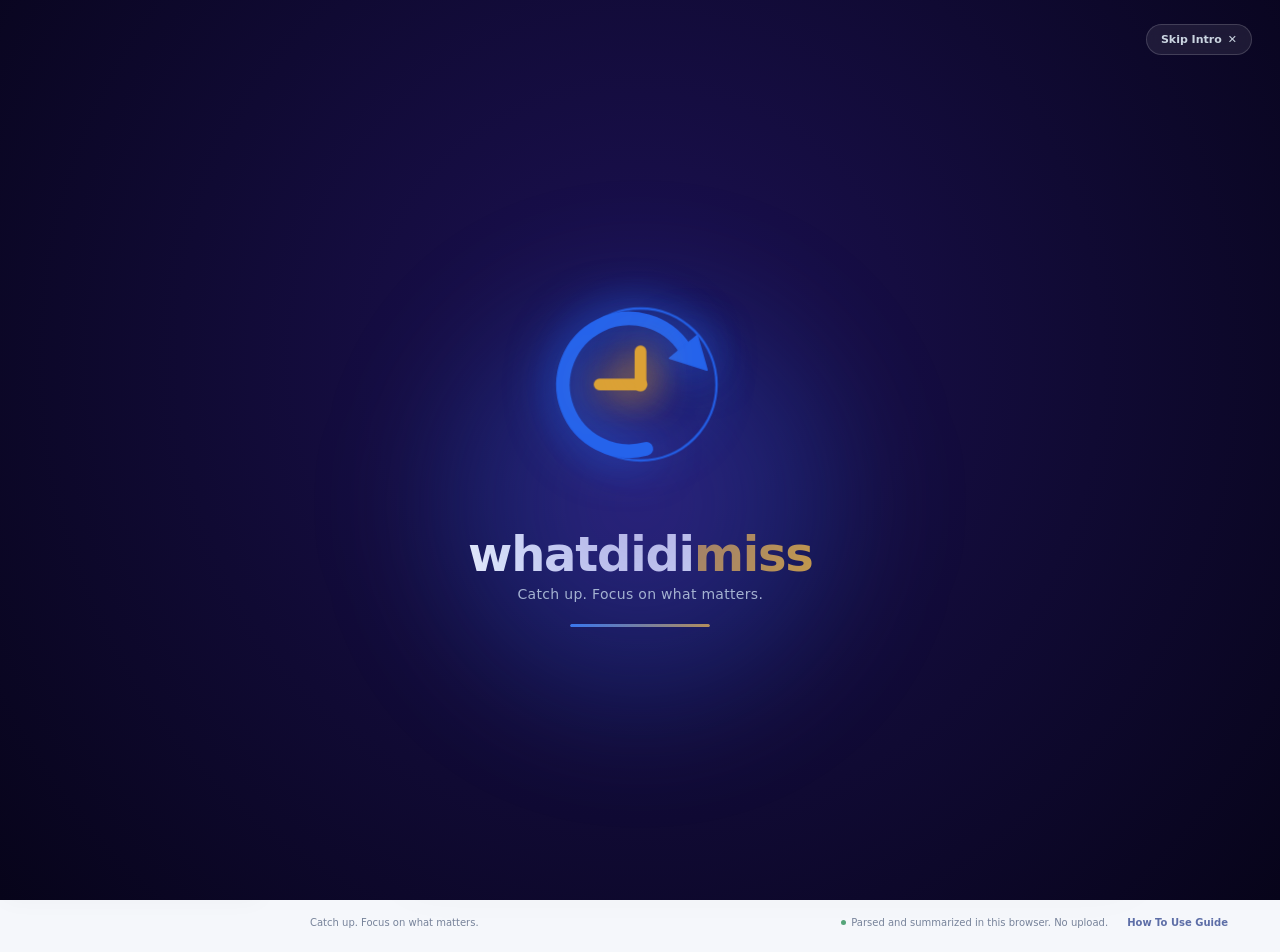
==== index.html @ ac09c5eb "Update app logo to new brand design and add motion-driven hero page" ====
<!doctype html>
<html lang="en">
  <head>
    <meta charset="UTF-8">
    <meta name="viewport" content="width=device-width, initial-scale=1">
    <meta name="theme-color" content="#f7f8f5">
    <meta name="description" content="A private, local-first way to catch up on the conversations that matter.">
    <meta property="og:title" content="What Did I Miss?">
    <meta property="og:description" content="Catch up. Focus on what matters.">
    <title>What Did I Miss? — Conversation Catch-up</title>
    <link rel="icon" type="image/svg+xml" href="public/assets/what-did-i-miss-icon.svg">
    <link rel="stylesheet" href="styles.css">
    <script src="message-parser.js" defer></script>
    <script src="universal-import.js" defer></script>
    <script src="message-analyzer.js" defer></script>
    <script src="app.js" defer></script>
  </head>
  <body>
    <!-- Motion-Driven Hero Page: appears for 3-4s with clock color transition (white to blue) & hands (white to golden) -->
    <div id="motion-hero-page" class="motion-hero-page" role="region" aria-label="What Did I Miss motion hero intro">
      <button id="skip-hero-btn" class="skip-hero-btn" type="button" aria-label="Skip motion intro">
        Skip Intro <span aria-hidden="true">✕</span>
      </button>

      <div class="hero-motion-content">
        <!-- Ambient glowing aura -->
        <div class="hero-motion-glow" aria-hidden="true"></div>

        <!-- Clock Graphic Frame -->
        <div class="hero-bubble-frame">
          <svg class="hero-motion-clock-svg" viewBox="0 0 200 200" fill="none" xmlns="http://www.w3.org/2000/svg" role="img" aria-label="Rewind Clock transition animation">
            <!-- 1. Outer boundary (visible boundary initially white -> turning blue) -->
            <circle class="hero-clock-outer-boundary" cx="100" cy="100" r="78"/>

            <!-- 2. Circular track body with rewind arrow (initially white -> turning blue) -->
            <g class="hero-clock-body">
              <!-- Rewind circular arc -->
              <path class="hero-clock-track" d="M 106 166 A 68 68 0 1 1 146 64"/>
              <!-- Arrow head -->
              <path class="hero-clock-arrow" d="M 130 73 L 158 50 L 168 85 Z"/>
            </g>

            <!-- 3. Clock Hands: Initially white -> turning golden color -->
            <g class="hero-clock-hands">
              <!-- Pivot dot -->
              <circle class="hero-clock-pivot" cx="100" cy="100" r="7"/>
              <!-- Hour Hand -->
              <line class="hero-hand hero-hour-hand" x1="100" y1="100" x2="100" y2="58"/>
              <!-- Minute Hand -->
              <line class="hero-hand hero-minute-hand" x1="100" y1="100" x2="134" y2="100"/>
            </g>
          </svg>
        </div>

        <!-- Animated Brand Wordmark: "whatdidi" (blue/white) + "miss" (golden) -->
        <div class="hero-motion-brand">
          <h1 class="hero-motion-title">
            <span class="hero-title-part1">whatdidi</span><span class="hero-title-part2">miss</span>
          </h1>
          <p class="hero-motion-tagline">Catch up. Focus on what matters.</p>
          <div class="hero-motion-progress" aria-hidden="true">
            <div class="hero-progress-bar"></div>
          </div>
        </div>
      </div>
    </div>

    <div class="app-shell">
      <aside class="sidebar">
        <a class="brand" href="#" aria-label="What Did I Miss? home">
          <img class="brand-symbol" src="public/assets/what-did-i-miss-mark.svg" alt="What Did I Miss?">
          <span class="brand-wordmark">whatdidi<span class="brand-wordmark-gold">miss</span></span>
        </a>

        <div class="workspace-switcher">
          <span class="workspace-avatar" aria-hidden="true"><svg viewBox="0 0 24 24"><path d="M4.5 5.75A2.75 2.75 0 0 1 7.25 3h9.5a2.75 2.75 0 0 1 2.75 2.75v7.5A2.75 2.75 0 0 1 16.75 16h-5.2l-4.8 4v-4.1a2.75 2.75 0 0 1-2.25-2.65z"/><path d="m9 9.8 2.1 2.1 4.2-4.5"/></svg></span>
          <span class="workspace-copy"><strong>Catch up</strong><small>Your conversation workspace</small></span>
        </div>

        <p class="nav-label">YOUR WORKSPACE</p>
        <nav class="primary-nav" aria-label="Main navigation">
          <button class="nav-item active" data-filter="all"><span class="nav-icon" aria-hidden="true">⌂</span> Catch Up <span class="nav-count" id="all-count">0</span></button>
          <button class="nav-item" data-filter="unread"><span class="nav-icon" aria-hidden="true">◷</span> Unread <span class="nav-count" id="unread-count">0</span></button>
          <button class="nav-item" data-filter="mentions"><span class="nav-icon" aria-hidden="true">@</span> Mentions</button>
          <button class="nav-item" data-filter="actions"><span class="nav-icon" aria-hidden="true">✓</span> Action items</button>
        </nav>

        <div class="sidebar-divider"></div>
        <p class="nav-label">GUIDES &amp; HELP</p>
        <nav class="help-nav" aria-label="Help navigation">
          <a class="space-link" href="how-to-use.html"><span class="nav-icon" aria-hidden="true">📖</span> How To Use Guide</a>
        </nav>

        <div class="sidebar-divider"></div>
        <div class="section-heading"><p class="nav-label">CONVERSATIONS</p><button class="icon-button small" id="add-action-button" aria-label="Import or paste conversations">＋</button></div>

        <div class="sidebar-bottom">
          <div class="privacy-card">
            <span class="privacy-lock" aria-hidden="true">◇</span>
            <div><strong>Private by design</strong><p>Messages are parsed and summarized in this browser. Nothing is uploaded.</p></div>
            <span class="privacy-status" aria-label="Local processing enabled"></span>
          </div>
        </div>
      </aside>

      <main class="main-content">
        <header class="topbar">
          <div class="topbar-leading"><img class="topbar-logo" src="public/assets/what-did-i-miss-mark.svg" alt=""><div class="breadcrumb"><span>Workspace</span><span class="breadcrumb-slash">/</span><strong>All conversations</strong></div></div>
          <div class="topbar-actions">
            <button class="topbar-replay-btn replay-motion-btn" type="button" title="Replay Motion Intro" aria-label="Replay Motion Intro"><span aria-hidden="true">⟲</span> Motion</button>
            <a href="how-to-use.html" class="topbar-guide-link" title="Open How To Use Guide"><span aria-hidden="true">📖</span> How To Use</a>
            <span class="local-indicator"><span></span> 100% local</span>
            <button class="icon-button clear-button" id="clear-data-button" type="button" title="Clear imported conversations" aria-label="Clear imported conversations" hidden>⌫</button>
            <a href="how-to-use.html" class="icon-button" id="help-button" title="How To Use &amp; Help Guide" aria-label="How To Use &amp; Help Guide">?</a>
          </div>
        </header>

        <section class="welcome-section">
          <div class="welcome-copy">
            <div class="eyebrow">YOUR DAILY CATCH-UP</div>
            <h1>Catch up.<br><span>Focus on what matters.</span></h1>
            <p>Your conversations, thoughtfully distilled.</p>
          </div>
          <div class="welcome-art" aria-hidden="true">
            <span class="art-orbit orbit-one"></span><span class="art-orbit orbit-two"></span>
            <span class="art-sun"><span>✳</span></span>
            <span class="art-note note-one"><i></i><i></i><i></i></span>
            <span class="art-note note-two"><i></i><i></i></span>
          </div>
        </section>

        <section class="first-launch" id="first-launch">
          <img class="welcome-logo" src="public/assets/what-did-i-miss-logo.svg" alt="What Did I Miss?">
          <div class="heading-kicker">YOUR PERSONAL CONVERSATION BRIEFING</div>
          <h2>What Did I Miss?</h2>
          <p>Your conversations move fast. Catch up on what matters without reading every message.</p>
          <div class="welcome-capabilities" aria-label="Findings you can discover">
            <span><i aria-hidden="true">✦</i> Important updates</span>
            <span><i aria-hidden="true">✓</i> Decisions & announcements</span>
            <span><i aria-hidden="true">↗</i> Tasks & deadlines</span>
            <span><i aria-hidden="true">?</i> Questions that need answers</span>
          </div>
          <span class="welcome-privacy">Private by design · Your messages are processed in this browser and are not uploaded.</span>
          <div class="welcome-actions">
            <button class="primary-button" id="welcome-import-button" type="button"><span class="button-icon" aria-hidden="true">↑</span> Import Conversations</button>
            <button class="secondary-button" id="welcome-paste-button" type="button"><span class="button-icon" aria-hidden="true">⌘</span> Paste Messages</button>
          </div>
          <div style="margin-top:14px;">
            <a href="how-to-use.html" class="welcome-guide-link"><span aria-hidden="true">📖</span> Need help exporting or using the app? View the How To Use Guide →</a>
          </div>
        </section>
        <section class="summary-strip" id="summary-strip" aria-label="Catch-up overview">
          <div class="summary-intro"><span class="summary-icon">✦</span><div><strong>Your catch-up, at a glance</strong><span id="overview-caption">Your imported conversations, summarized locally.</span></div></div>
          <div class="summary-stat"><strong id="overview-unread">0</strong><span>conversations<br>to catch up on</span></div>
          <div class="summary-stat"><strong id="overview-actions">0</strong><span>action items<br>identified</span></div>
          <div class="summary-stat"><strong id="overview-mentions">0</strong><span>direct<br>mentions</span></div>
          <span class="summary-decoration" aria-hidden="true">✳</span>
        </section>

        <section class="inbox-section" id="inbox-section">
          <div class="inbox-heading">
            <div><div class="heading-kicker">YOUR INBOX</div><h2>Conversations <span id="thread-count">00</span></h2></div>
            <button class="import-button" id="import-button"><span aria-hidden="true">＋</span> Import Conversations</button>
          </div>
          <div class="inbox-toolbar">
            <div class="filter-tabs" role="tablist" aria-label="Filter conversations">
              <button class="filter-tab active" data-filter="all">All <span id="tab-all-count">0</span></button>
              <button class="filter-tab" data-filter="unread">Unread</button>
              <button class="filter-tab" data-filter="mentions">Mentions</button>
              <button class="filter-tab" data-filter="actions">With actions</button>
            </div>
            <div class="advanced-filters">
              <label for="sender-filter">Sender</label><select id="sender-filter"><option value="">All senders</option></select>
              <label for="priority-filter">Priority</label><select id="priority-filter"><option value="all">All priority</option><option value="high">High</option><option value="medium">Medium</option><option value="low">Low</option></select>
            </div>
            <label class="search-box"><span aria-hidden="true">⌕</span><input id="search-input" type="search" placeholder="Search conversations" aria-label="Search conversations"><kbd>⌘ K</kbd></label>
          </div>

          <div class="conversation-layout">
            <div class="thread-list" id="thread-list" aria-label="Conversations"></div>
            <article class="detail-panel" id="detail-panel" aria-live="polite"></article>
          </div>
        </section>
        <footer class="page-footer"><span>Catch up. Focus on what matters.</span><span><i></i> Parsed and summarized in this browser. No upload. <a href="how-to-use.html" class="footer-guide-link">How To Use Guide</a></span></footer>
      </main>
    </div>

    <dialog class="import-dialog" id="import-dialog">
      <form method="dialog" class="dialog-topline"><div><span class="dialog-kicker">PRIVATE, ON-DEVICE IMPORT</span><h2>Bring your conversations in.</h2><p>Choose a source for export tips, then paste messages or select files you exported. What Did I Miss? does not connect directly to messaging accounts.</p></div><button class="icon-button close-dialog" value="cancel" aria-label="Close">×</button></form>
      <label class="input-label" for="source-platform">Message source</label>
      <select id="source-platform" class="title-input">
        <option value="auto">Auto-detect export format</option><option value="whatsapp">WhatsApp</option><option value="telegram">Telegram</option><option value="instagram">Instagram</option><option value="facebook">Facebook Messenger</option><option value="discord">Discord</option><option value="other">Other chat export</option>
      </select>
      <p class="platform-instructions" id="platform-instructions" aria-live="polite">Choose WhatsApp, Telegram, Instagram, or Facebook Messenger. Export files must be downloaded or saved to this device first; this app does not connect to accounts. <a href="how-to-use.html#import-guide" class="guide-inline-link" target="_blank" rel="noopener">View step-by-step export instructions ↗</a></p>
      <div class="import-shortcuts"><button class="secondary-button" id="choose-files-button" type="button">Choose Export Files</button><button class="secondary-button" id="paste-messages-button" type="button">Paste Messages</button></div>
      <label class="input-label" for="conversation-title">Conversation or group name <span>(optional)</span></label>
      <input id="conversation-title" class="title-input" type="text" placeholder="e.g. Launch planning">
      <label class="input-label" for="conversation-input">1. Paste messages</label>
      <textarea id="conversation-input" placeholder="Paste copied chat messages here. Timestamped WhatsApp/Telegram exports and “Name: message” lines are recognized. Multiline messages are kept together."></textarea>
      <label class="input-label" for="mention-keywords">Your name or mention keywords <span>(optional, comma-separated)</span></label>
      <input id="mention-keywords" class="title-input" type="text" placeholder="Enter only what you want highlighted">
      <div class="sample-row"><button class="text-button" id="sample-button" type="button">Try fictional sample</button><span>Sample stays optional and is never preloaded.</span></div>
      <div class="file-import">
        <label class="input-label" for="conversation-files">2. Import chat export(s)</label>
        <div class="file-picker-row"><input id="conversation-files" type="file" accept=".txt,.json,.html,.htm,.zip,.csv,text/plain,application/json,text/html,application/zip,application/x-zip-compressed,text/csv" multiple aria-label="Choose exported chat files"><span>Works with saved WhatsApp, Telegram, Instagram, and Facebook Messenger exports: .txt, .json, .html, .csv, or ZIP. On mobile, save the export to Files/Downloads first.</span></div>
        <div class="file-queue" id="file-queue" aria-live="polite"></div>
      </div>
      <div class="dialog-footer"><span><span class="tiny-lock">⌑</span> Parsed and summarized in this browser. Files are never uploaded.</span><button class="primary-button" id="analyze-button" type="button">Summarize Messages <span>→</span></button></div>
      <p class="form-error" id="form-error" role="alert"></p>
    </dialog>
    <div class="toast" id="toast" role="status" aria-live="polite"></div>
  </body>
</html>
---- styles.css ----
:root {
  color-scheme: light;
  --ink: #1e2927;
  --muted: #7b8580;
  --soft-muted: #a2aaa4;
  --green: #315c4c;
  --green-dark: #254b3c;
  --green-pale: #eaf1eb;
  --paper: #fbfcf9;
  --line: #e9ece6;
  --amber: #ae7128;
  --amber-pale: #faf2e5;
  --rose: #c06e61;
  --font-body: "DM Sans", "Segoe UI", sans-serif;
  --font-display: "Manrope", "Segoe UI", sans-serif;
}

* { box-sizing: border-box; }
body { margin: 0; background: var(--paper); color: var(--ink); font-family: var(--font-body); font-size: 13px; -webkit-font-smoothing: antialiased; }
button, input, textarea { font: inherit; }
button { color: inherit; }
button:focus-visible, input:focus-visible, textarea:focus-visible { outline: 3px solid #a5c4a8; outline-offset: 2px; }
.app-shell { min-height: 100vh; }
.sidebar { position: fixed; z-index: 3; inset: 0 auto 0 0; width: 246px; padding: 28px 18px 16px; display: flex; flex-direction: column; background: #fff; border-right: 1px solid #edf0ea; }
.brand { display: inline-flex; align-items: center; gap: 10px; margin: 0 0 33px 8px; color: var(--ink); text-decoration: none; font: 800 15px var(--font-display); letter-spacing: -.5px; white-space: nowrap; }
.brand-mark { width: 25px; height: 25px; display: flex; align-items: center; justify-content: center; gap: 2px; border-radius: 8px; background: var(--green); transform: rotate(-5deg); }
.brand-mark span { width: 3px; border-radius: 4px; background: #dce9d8; }
.brand-mark span:nth-child(1) { height: 8px; }.brand-mark span:nth-child(2) { height: 13px; }.brand-mark span:nth-child(3) { height: 10px; }
.workspace-switcher { display: flex; align-items: center; gap: 9px; padding: 10px 9px; border: 1px solid #edf0eb; border-radius: 9px; }
.workspace-avatar,.profile-avatar,.avatar-button { display: grid; place-items: center; flex: none; border-radius: 8px; background: #e9eee7; color: #4e715a; font-weight: 700; }
.workspace-avatar { width: 30px; height: 30px; font: 700 12px var(--font-display); }
.workspace-copy,.profile-button > span:nth-child(2) { display: grid; gap: 2px; min-width: 0; }
.workspace-copy strong,.profile-button strong { font-size: 11px; font-weight: 600; }.workspace-copy small,.profile-button small { color: var(--muted); font-size: 10px; }
.chevron { margin-left: auto; color: #909992; font-size: 15px; }
.nav-label { margin: 30px 0 10px 9px; color: #99a19a; font-size: 9px; font-weight: 700; letter-spacing: 1.25px; }
.primary-nav { display: grid; gap: 3px; }
.nav-item,.space-link { width: 100%; height: 37px; display: flex; align-items: center; gap: 10px; padding: 0 10px; color: #68736c; border: 0; border-radius: 7px; background: transparent; text-align: left; font-size: 11px; cursor: pointer; }
.nav-item:hover,.space-link:hover { background: #f6f8f4; color: var(--ink); }
.nav-item.active { color: var(--green-dark); background: #eef3ed; font-weight: 600; }
.nav-icon { width: 16px; font-size: 15px; text-align: center; }
.nav-count { min-width: 18px; margin-left: auto; padding: 2px 5px; color: #6b786e; border-radius: 10px; background: #edf0eb; text-align: center; font-size: 9px; }
.sidebar-divider { height: 1px; margin: 22px 2px 0; background: #eff1ed; }
.section-heading { display: flex; align-items: center; }.section-heading .nav-label { margin-top: 20px; margin-bottom: 10px; }
.icon-button { width: 31px; height: 31px; display: grid; place-items: center; padding: 0; color: #707b74; border: 1px solid #eaede8; border-radius: 8px; background: #fff; font-size: 15px; cursor: pointer; }
.icon-button:hover { color: var(--green); background: #f4f7f2; }.icon-button.small { width: 22px; height: 22px; margin: 16px 0 5px auto; border: 0; font-size: 15px; }
.space-link { height: 32px; gap: 9px; padding-left: 12px; font-size: 11px; }
.space-dot { width: 7px; height: 7px; border-radius: 50%; }.dot-purple { background: #a293bd; }.dot-coral { background: #d59380; }.dot-blue { background: #83a4b4; }
.sidebar-bottom { margin-top: auto; }
.privacy-card { display: flex; align-items: flex-start; gap: 9px; padding: 12px 10px; border: 1px solid #e8eee7; border-radius: 9px; background: #f8faf7; }
.privacy-lock { display: grid; place-items: center; width: 21px; height: 21px; flex: none; color: var(--green); border-radius: 6px; background: #e8f0e7; font-size: 15px; }
.privacy-card strong { font-size: 10px; font-weight: 600; }.privacy-card p { margin: 4px 0 0; color: #808b83; font-size: 9px; line-height: 1.5; }
.privacy-status { width: 6px; height: 6px; margin: 5px 0 0 auto; border-radius: 50%; background: #77a478; box-shadow: 0 0 0 3px #e9f1e7; }
.profile-button { width: 100%; display: flex; align-items: center; gap: 9px; margin-top: 12px; padding: 11px 4px 1px; border: 0; border-top: 1px solid #eff1ed; background: transparent; text-align: left; cursor: pointer; }
.profile-avatar { width: 30px; height: 30px; border-radius: 50%; font-size: 11px; }

.main-content { max-width: 1500px; min-height: 100vh; margin-left: 246px; padding: 0 50px; }
.topbar { height: 64px; display: flex; align-items: center; justify-content: space-between; border-bottom: 1px solid #eff1ed; }
.breadcrumb { display: flex; align-items: center; gap: 10px; color: #929a94; font-size: 10px; }.breadcrumb strong { color: #4c5750; font-weight: 500; }.breadcrumb-slash { color: #c3c9c2; }
.topbar-actions { display: flex; align-items: center; gap: 14px; }
.local-indicator { display: flex; align-items: center; gap: 6px; padding: 6px 9px; color: #59725c; border: 1px solid #e6ede4; border-radius: 30px; background: #f7faf6; font-size: 9px; font-weight: 600; }
.local-indicator > span { width: 6px; height: 6px; border-radius: 50%; background: #72a276; }
.avatar-button { width: 29px; height: 29px; border: 0; border-radius: 50%; font-size: 10px; cursor: pointer; }
.welcome-section { min-height: 200px; position: relative; display: flex; align-items: center; overflow: hidden; }
.welcome-copy { position: relative; z-index: 1; padding: 21px 0 24px; }
.eyebrow,.heading-kicker,.dialog-kicker { color: #718a73; font-size: 9px; font-weight: 700; letter-spacing: 1.4px; }
.sparkle { margin-right: 5px; font-size: 11px; }
h1,h2,p { margin-top: 0; }
h1 { margin: 12px 0 9px; font: 700 31px/1.2 var(--font-display); letter-spacing: -1.5px; }
h1 span { color: #779078; }
.welcome-copy > p { margin: 0; color: #858e87; font-size: 12px; }
.welcome-art { position: absolute; top: -49px; right: 28px; width: 285px; height: 270px; }
.art-orbit { position: absolute; left: 47px; top: 39px; width: 205px; height: 173px; border: 1px solid #e9eee5; border-radius: 50%; transform: rotate(-22deg); }
.orbit-two { left: 69px; top: 49px; width: 163px; height: 161px; transform: rotate(44deg); border-color: #eef1e9; }
.art-sun { position: absolute; top: 81px; left: 122px; width: 75px; height: 75px; display: grid; place-items: center; color: #e8f0e3; border-radius: 50%; background: #719076; box-shadow: 0 12px 32px #708f7625; }
.art-sun span { font-size: 26px; }
.art-note { position: absolute; z-index: 1; display: grid; gap: 5px; padding: 10px 12px; border: 1px solid #edf0e8; border-radius: 8px; background: #fff; box-shadow: 0 8px 20px #44533e0a; transform: rotate(-7deg); }
.art-note i { height: 3px; border-radius: 3px; background: #e6ebe3; }.art-note i:first-child { width: 39px; background: #b0c3aa; }.art-note i:nth-child(2) { width: 53px; }.art-note i:nth-child(3) { width: 30px; }
.note-one { top: 65px; left: 34px; }.note-two { top: 159px; right: 19px; transform: rotate(7deg); }.note-two i:first-child { width: 48px; background: #d8b17d; }.note-two i:nth-child(2) { width: 37px; }

.summary-strip { position: relative; display: flex; align-items: center; min-height: 78px; padding: 13px 23px; overflow: hidden; border: 1px solid #e8eee7; border-radius: 10px; background: linear-gradient(105deg,#f1f6ef 0%,#f8faf6 73%,#f0f5ee 100%); }
.summary-intro { display: flex; align-items: center; gap: 12px; min-width: 40%; }
.summary-icon { width: 32px; height: 32px; display: grid; place-items: center; color: #f8fbf5; border-radius: 9px; background: #69876d; font-size: 14px; }
.summary-intro > div { display: grid; gap: 4px; }.summary-intro strong { font-size: 11px; font-weight: 600; }.summary-intro span:not(.summary-icon) { color: #829087; font-size: 9px; }
.summary-stat { display: flex; align-items: center; gap: 8px; min-width: 20%; padding-left: 18px; border-left: 1px solid #e1e9df; }
.summary-stat strong { color: #355c48; font: 700 20px var(--font-display); letter-spacing: -.7px; }.summary-stat > span { color: #7e8a80; font-size: 9px; line-height: 1.45; }
.summary-decoration { position: absolute; top: -9px; right: 17px; color: #dce8d8; font-size: 37px; }

.inbox-section { margin-top: 31px; }
.inbox-heading { display: flex; align-items: flex-end; justify-content: space-between; }
.heading-kicker { margin-bottom: 7px; font-size: 8px; }.inbox-heading h2 { margin: 0; font: 700 20px var(--font-display); letter-spacing: -.7px; }
.inbox-heading h2 span { margin-left: 4px; color: #a0a8a0; font: 500 11px var(--font-body); letter-spacing: 0; vertical-align: 2px; }
.import-button { display: inline-flex; align-items: center; gap: 7px; padding: 9px 12px; color: #fff; border: 0; border-radius: 7px; background: var(--green); font-size: 10px; font-weight: 600; cursor: pointer; transition: background .15s,transform .15s; }
.import-button:hover,.primary-button:hover { background: var(--green-dark); transform: translateY(-1px); }.import-button span { font-size: 14px; line-height: 10px; }
.inbox-toolbar { display: flex; align-items: center; justify-content: space-between; margin-top: 21px; padding-bottom: 11px; border-bottom: 1px solid #eaede8; }
.filter-tabs { display: flex; gap: 19px; }.filter-tab { position: relative; padding: 0 0 3px; color: #8a938c; border: 0; background: transparent; font-size: 10px; cursor: pointer; }.filter-tab.active { color: #385a48; font-weight: 600; }.filter-tab.active::after { position: absolute; right: 0; bottom: -12px; left: 0; height: 2px; background: #68876b; content: ""; }.filter-tab span { margin-left: 3px; color: #a2aaa3; font-size: 9px; }
.search-box { display: flex; align-items: center; gap: 7px; width: 199px; height: 30px; padding: 0 8px; color: #a4aca5; border: 1px solid #e9ece7; border-radius: 6px; background: #fff; }.search-box > span { font-size: 18px; transform: rotate(-20deg); }.search-box input { width: 100%; min-width: 0; padding: 0; color: var(--ink); border: 0; outline: 0; background: transparent; font-size: 9px; }.search-box input::placeholder { color: #a6ada7; }.search-box kbd { flex: none; padding: 2px 4px; color: #9ca49d; border: 1px solid #edf0ec; border-radius: 3px; background: #fafbf9; font: 8px var(--font-body); }
.conversation-layout { display: grid; grid-template-columns: minmax(230px, .82fr) minmax(380px, 1.55fr); min-height: 359px; margin-top: 13px; border: 1px solid #e9ece7; border-radius: 9px; background: #fff; }
.thread-list { border-right: 1px solid #edf0eb; }.thread-card { position: relative; display: block; width: 100%; padding: 15px 14px 13px; border: 0; border-bottom: 1px solid #eef0ec; background: #fff; text-align: left; cursor: pointer; }.thread-card:first-child { border-radius: 9px 0 0 0; }.thread-card:hover { background: #fafbf9; }.thread-card.selected { background: #f4f7f2; }.thread-card.selected::before { position: absolute; inset: 0 auto 0 0; width: 2px; background: #739077; content: ""; }.thread-topline { display: flex; align-items: center; justify-content: space-between; margin-bottom: 9px; }.thread-space { display: inline-flex; align-items: center; gap: 6px; color: #879087; font-size: 8px; }.thread-space .space-dot { width: 6px; height: 6px; }.thread-age { color: #a0a7a0; font-size: 8px; }.thread-title-row { display: flex; align-items: center; gap: 6px; }.thread-title { overflow: hidden; color: #303b34; font: 600 11px var(--font-display); text-overflow: ellipsis; white-space: nowrap; }.unread-dot { width: 6px; height: 6px; flex: none; border-radius: 50%; background: #729277; }.thread-preview { margin: 6px 0 10px; color: #838d85; font-size: 9px; line-height: 1.55; display: -webkit-box; overflow: hidden; -webkit-line-clamp: 2; -webkit-box-orient: vertical; }.thread-tags { display: flex; flex-wrap: wrap; gap: 5px; }.tag { padding: 4px 6px; color: #627664; border-radius: 4px; background: #edf3eb; font-size: 8px; }.tag.deadline { color: #a66e2e; background: #faf2e6; }.tag.mention { color: #786798; background: #f1eef7; }.tag.urgent { color: #a45c50; background: #fbefec; }
.detail-panel { min-width: 0; padding: 19px 21px; }.detail-head { display: flex; align-items: flex-start; justify-content: space-between; gap: 12px; }.detail-channel { display: flex; align-items: center; gap: 6px; color: #819087; font-size: 9px; }.detail-channel .space-dot { width: 6px; height: 6px; }.detail-title { margin: 7px 0 0; font: 700 16px var(--font-display); letter-spacing: -.45px; }.detail-meta { margin-top: 5px; color: #a0a8a1; font-size: 9px; }.detail-actions { display: flex; gap: 6px; }.detail-action { height: 27px; padding: 0 8px; color: #718077; border: 1px solid #e9ede7; border-radius: 5px; background: #fff; font-size: 9px; cursor: pointer; }.detail-action:hover { color: var(--green); background: #f7f9f6; }
.detail-summary { margin-top: 17px; padding: 12px 13px; border: 1px solid #eaf0e7; border-radius: 7px; background: #f7faf5; }.detail-summary-label,.detail-section-title { display: flex; align-items: center; gap: 6px; margin-bottom: 7px; color: #6d856f; font-size: 8px; font-weight: 700; letter-spacing: .8px; text-transform: uppercase; }.detail-summary-label span { color: #7c9b78; }.detail-summary p { margin: 0; color: #56645a; font-size: 10px; line-height: 1.6; }
.detail-grid { display: grid; grid-template-columns: 1fr 1fr; gap: 17px; margin-top: 17px; }.detail-section-title { margin-bottom: 9px; color: #727d75; }.section-count { display: grid; place-items: center; width: 15px; height: 15px; color: #718275; border-radius: 50%; background: #eff3ee; font-size: 8px; letter-spacing: 0; }.insight-list { display: grid; gap: 9px; padding: 0; margin: 0; list-style: none; }.insight-list li { position: relative; padding-left: 12px; color: #657067; font-size: 9px; line-height: 1.5; }.insight-list li::before { position: absolute; top: 4px; left: 0; width: 5px; height: 5px; border-radius: 50%; background: #91a593; content: ""; }.insight-list.decisions li::before { background: #9a8ab6; }.insight-list.deadlines li::before { background: #d0a164; }.insight-list strong { color: #46544a; font-weight: 600; }.insight-list .mention-text { color: #796996; font-weight: 600; }
.attention-banner { display: flex; align-items: center; gap: 8px; margin-top: 15px; padding: 9px 10px; color: #8d6a38; border: 1px solid #f1e8d8; border-radius: 6px; background: #fcf8f0; font-size: 9px; }.attention-banner > span:first-child { font-size: 12px; }.attention-banner strong { color: #795b31; font-weight: 600; }
.empty-state { grid-column: 1/-1; display: grid; place-content: center; min-height: 330px; color: #89938b; text-align: center; }.empty-state strong { margin-bottom: 6px; color: #48574c; font: 600 14px var(--font-display); }.empty-state span { font-size: 10px; }
.page-footer { display: flex; justify-content: space-between; margin: 15px 0 20px; color: #9ba39c; font-size: 8px; }.page-footer span:last-child { display: flex; align-items: center; gap: 5px; }.page-footer i { width: 5px; height: 5px; border-radius: 50%; background: #80a27f; }

.import-dialog { width: min(540px, calc(100% - 32px)); padding: 25px; border: 1px solid #e7ece5; border-radius: 12px; box-shadow: 0 22px 80px #1c30202b; }.import-dialog::backdrop { background: #20302766; backdrop-filter: blur(3px); }.dialog-topline { display: flex; align-items: flex-start; justify-content: space-between; gap: 20px; }.dialog-kicker { font-size: 8px; }.dialog-topline h2 { margin: 9px 0 6px; font: 700 21px var(--font-display); letter-spacing: -.8px; }.dialog-topline p { max-width: 420px; margin: 0 0 18px; color: #7d8980; font-size: 10px; line-height: 1.65; }.close-dialog { flex: none; font-size: 20px; }.input-label { display: block; margin: 13px 0 6px; color: #536057; font-size: 10px; font-weight: 600; }.input-label span { color: #99a19a; font-weight: 400; }.title-input,.import-dialog textarea { width: 100%; padding: 10px 11px; color: var(--ink); border: 1px solid #e5eae3; border-radius: 6px; background: #fcfdfb; font-size: 10px; }.title-input::placeholder,.import-dialog textarea::placeholder { color: #a8b0a9; }.import-dialog textarea { min-height: 174px; resize: vertical; line-height: 1.65; }.dialog-footer { display: flex; align-items: center; justify-content: space-between; gap: 12px; margin-top: 13px; }.dialog-footer > span { display: flex; align-items: center; gap: 6px; color: #829086; font-size: 9px; }.tiny-lock { color: #618166; font-size: 14px; }.primary-button { display: inline-flex; align-items: center; gap: 8px; padding: 10px 13px; color: #fff; border: 0; border-radius: 6px; background: var(--green); font-size: 10px; font-weight: 600; cursor: pointer; transition: background .15s,transform .15s; }.form-error { min-height: 13px; margin: 8px 0 0; color: #b6554d; font-size: 9px; }
.toast { position: fixed; z-index: 10; right: 24px; bottom: 22px; padding: 11px 15px; color: #fff; border-radius: 7px; background: #2e4938; box-shadow: 0 8px 24px #2030272b; font-size: 10px; opacity: 0; pointer-events: none; transform: translateY(8px); transition: opacity .2s, transform .2s; }.toast.visible { opacity: 1; transform: translateY(0); }

@media (min-width: 1400px) { .main-content { padding-right: 70px; padding-left: 70px; }.conversation-layout { grid-template-columns: minmax(270px,.8fr) minmax(480px,1.5fr); } }
@media (max-width: 1100px) { .main-content { padding-right: 30px; padding-left: 30px; }.welcome-art { right: -15px; opacity: .8; }.summary-intro { min-width: 35%; }.summary-stat { min-width: 21%; padding-left: 12px; }.conversation-layout { grid-template-columns: minmax(215px,.76fr) minmax(340px,1.5fr); }.detail-panel { padding-right: 15px; padding-left: 15px; }.detail-grid { gap: 12px; } }
@media (max-width: 800px) { .sidebar { width: 66px; align-items: center; padding: 20px 8px 12px; }.brand { margin: 0 0 29px; }.brand > span:last-child,.workspace-switcher,.nav-label,.nav-item:not(.active),.nav-count,.sidebar-divider,.section-heading,.space-link,.privacy-card,.profile-button > span:not(.profile-avatar) { display: none; }.primary-nav { width: 100%; }.nav-item { justify-content: center; padding: 0; font-size: 0; }.nav-icon { font-size: 17px; }.sidebar-bottom { width: 100%; }.profile-button { justify-content: center; padding-top: 11px; }.main-content { margin-left: 66px; padding: 0 23px; }.welcome-art { right: -70px; opacity: .45; }.summary-intro { min-width: unset; flex: 1; }.summary-stat { min-width: unset; padding-left: 12px; margin-left: 12px; }.summary-stat > span { display: none; }.summary-stat strong { font-size: 17px; }.conversation-layout { grid-template-columns: minmax(195px,.72fr) minmax(320px,1.4fr); }.detail-actions .detail-action:first-child { display: none; } }
@media (max-width: 620px) { .main-content { padding: 0 15px; }.topbar { height: 55px; }.breadcrumb { font-size: 9px; }.topbar-actions { gap: 7px; }.welcome-section { min-height: 174px; }.welcome-copy { padding: 19px 0; }h1 { font-size: 27px; }.welcome-copy > p { max-width: 260px; font-size: 11px; line-height: 1.5; }.welcome-art { right: -132px; opacity: .25; }.summary-strip { min-height: 69px; padding: 10px; }.summary-intro { gap: 8px; }.summary-icon { width: 27px; height: 27px; }.summary-intro strong { font-size: 9px; }.summary-intro span:not(.summary-icon) { max-width: 140px; font-size: 8px; }.summary-stat { padding-left: 8px; margin-left: 8px; }.summary-stat strong { font-size: 15px; }.summary-decoration { display: none; }.inbox-section { margin-top: 25px; }.inbox-heading h2 { font-size: 18px; }.import-button { padding: 8px; font-size: 0; }.import-button span { font-size: 16px; }.inbox-toolbar { align-items: flex-start; gap: 10px; flex-direction: column-reverse; margin-top: 15px; }.search-box { width: 100%; }.filter-tabs { gap: 15px; }.filter-tab { font-size: 9px; }.filter-tab.active::after { bottom: -12px; }.conversation-layout { display: flex; flex-direction: column; margin-top: 12px; }.thread-list { display: flex; overflow-x: auto; border-right: 0; border-bottom: 1px solid #edf0eb; }.thread-card { min-width: 225px; border-right: 1px solid #eef0ec; border-bottom: 0; }.thread-card:first-child { border-radius: 9px 0 0 0; }.thread-card.selected::before { inset: auto 0 0; width: auto; height: 2px; }.detail-panel { padding: 16px 14px; }.detail-grid { gap: 16px; }.detail-title { font-size: 14px; }.detail-actions { flex: none; }.detail-action { padding: 0 6px; }.page-footer { gap: 7px; flex-direction: column; }.import-dialog { padding: 19px; }.dialog-topline h2 { font-size: 19px; }.dialog-footer { align-items: flex-start; flex-direction: column; }.primary-button { align-self: stretch; justify-content: center; } }
@media (prefers-reduced-motion: reduce) { *,*::before,*::after { scroll-behavior: auto !important; transition-duration: .01ms !important; animation-duration: .01ms !important; } }

.sample-row { display: flex; align-items: center; gap: 9px; margin-top: 7px; }
.text-button { padding: 0; color: #54785a; border: 0; background: transparent; font-size: 9px; font-weight: 600; text-decoration: underline; text-underline-offset: 2px; cursor: pointer; }
.sample-row > span,.file-picker-row > span { color: #98a199; font-size: 8px; }
.file-import { margin-top: 12px; padding-top: 2px; border-top: 1px solid #eef1ec; }
.file-picker-row { display: flex; align-items: center; justify-content: space-between; gap: 10px; }
.file-picker-row input { width: 100%; min-width: 0; min-height: 44px; color: #52617b; font-size: 12px; }
.file-picker-row input::file-selector-button { min-height: 40px; margin-right: 8px; padding: 7px 11px; color: #4054cc; border: 1px solid #dfe3ff; border-radius: 8px; background: #f2f3ff; font-size: 12px; cursor: pointer; }
.file-queue { display: grid; gap: 5px; max-height: 90px; overflow-y: auto; margin-top: 8px; }
.file-queue-item { display: flex; align-items: center; justify-content: space-between; gap: 8px; padding: 6px 8px; color: #68766d; border-radius: 5px; background: #f5f8f3; font-size: 8px; }
.file-queue-item.invalid { color: #a44f48; background: #fbf1ef; }
.file-queue-item > span { min-width: 0; overflow-wrap: anywhere; }
.file-remove { flex: none; padding: 2px 4px; color: inherit; border: 0; background: transparent; font-size: 8px; text-decoration: underline; cursor: pointer; }
.parsed-messages { margin-top: 15px; border-top: 1px solid #edf0eb; }
.parsed-messages > summary { padding: 11px 0; color: #617368; font-size: 9px; font-weight: 600; cursor: pointer; }
.parsed-messages > summary span { margin-left: 4px; color: #8d998f; font-weight: 400; }
.parsed-message-list { display: grid; max-height: 370px; overflow-y: auto; }
.parsed-message { padding: 9px 8px; border-top: 1px solid #f0f2ee; background: #fcfdfa; }
.parsed-message-meta { display: flex; align-items: baseline; justify-content: space-between; gap: 10px; color: #596c5e; font-size: 8px; font-weight: 600; }
.parsed-message-meta time { color: #98a199; font-size: 8px; font-weight: 400; }
.parsed-message p { margin: 5px 0 4px; color: #626e65; font-size: 9px; line-height: 1.55; white-space: pre-wrap; overflow-wrap: anywhere; }
.parsed-message-source,.parse-note { color: #96a097; font-size: 8px; }
.parse-note { margin: 8px 0; line-height: 1.5; }
@media (max-width: 620px) {
  .sample-row,.file-picker-row { align-items: flex-start; flex-direction: column; gap: 5px; }
  .file-picker-row input { max-width: 100%; }
  .file-picker-row input::file-selector-button { min-height: 44px; }
}

[hidden] { display: none !important; }
.first-launch { max-width: 690px; margin: 42px auto 58px; padding: 34px 38px; border: 1px solid #e8eee7; border-radius: 13px; background: linear-gradient(135deg,#f4f8f2,#fff 72%); text-align: center; }
.first-launch-icon { width: 42px; height: 42px; display: grid; place-items: center; margin: 0 auto 16px; color: #f7fbf4; border-radius: 12px; background: #69876d; font-size: 19px; }
.first-launch h2 { margin: 9px 0 10px; font: 700 28px var(--font-display); letter-spacing: -1px; }
.first-launch p { max-width: 490px; margin: 0 auto 8px; color: #68756b; font-size: 12px; line-height: 1.65; }
.first-launch > span { color: #929c93; font-size: 10px; }
.welcome-actions,.import-shortcuts { display: flex; justify-content: center; gap: 9px; margin-top: 22px; }
.secondary-button { padding: 10px 13px; color: #49634f; border: 1px solid #dfe8dc; border-radius: 6px; background: #fff; font-size: 10px; font-weight: 600; cursor: pointer; }
.secondary-button:hover { background: #f5f8f3; }
.platform-instructions { margin: 7px 0 3px; padding: 9px 10px; color: #78867b; border: 1px solid #e8eee6; border-radius: 6px; background: #f7faf6; font-size: 9px; line-height: 1.55; }
.import-shortcuts { justify-content: flex-start; margin-top: 10px; }
.import-shortcuts .secondary-button { padding: 7px 9px; font-size: 9px; }
.summary-controls { margin-top: 14px; }
.summarize-thread:disabled,.detail-action:disabled { opacity: .65; cursor: wait; }
.spinner { width: 11px; height: 11px; border: 2px solid #ffffff70; border-top-color: #fff; border-radius: 50%; animation: spin .7s linear infinite; }
@keyframes spin { to { transform: rotate(360deg); } }
.finding-link { display: inline-flex; align-items: baseline; gap: 5px; padding: 0; color: inherit; border: 0; background: transparent; text-align: left; cursor: pointer; }
.finding-link:hover { color: #315c4c; text-decoration: underline; text-underline-offset: 2px; }
.finding-link > span { flex: none; color: #9aaa9a; font-size: 8px; }
.finding-controls { display: inline-flex; gap: 3px; margin-left: 4px; opacity: .5; }
.finding-controls:hover,.insight-list li:focus-within .finding-controls { opacity: 1; }
.finding-controls button { padding: 1px 3px; color: #859087; border: 0; background: transparent; font-size: 8px; cursor: pointer; }
.finding-controls button:hover { color: #315c4c; text-decoration: underline; }
.task-checkbox { margin: 0 5px 0 0; accent-color: #68876b; vertical-align: middle; }
.insight-list li.completed .finding-link { color: #9ca59d; text-decoration: line-through; }
.analysis-running { display: flex; align-items: center; gap: 7px; color: #728277; font-size: 9px; }
.summary-disclosure { margin: 12px 0 0; color: #929c93; font-size: 8px; line-height: 1.5; }
.parsed-message { scroll-margin: 30px; }
.parsed-message.important-source { border-left: 3px solid #5869df; background: #f6f7ff; }
.parsed-message.important-source p { color: #26345b; font-weight: 550; }
.parsed-message.important-source:target { animation: source-highlight 1.8s ease-out; }
.source-finding-badges { display: flex; flex-wrap: wrap; gap: 4px; margin-top: 5px; }
.source-finding-badge { padding: 2px 6px; color: #4557c8; border-radius: 999px; background: #e8ebff; font-size: 8px; font-weight: 650; }
@keyframes source-highlight { 0%,40% { background: #e1e5ff; } 100% { background: #f6f7ff; } }
.detail-actions { flex-wrap: wrap; justify-content: flex-end; }
.import-dialog { max-height: min(90vh, 860px); overflow-y: auto; }
.advanced-filters { display: flex; align-items: center; gap: 5px; }
.advanced-filters label { color: #909a92; font-size: 8px; }
.advanced-filters select { max-width: 112px; height: 28px; padding: 0 5px; color: #68776b; border: 1px solid #e9ece7; border-radius: 5px; background: #fff; font-size: 8px; }
@media (max-width: 620px) {
  .first-launch { margin: 25px auto 34px; padding: 26px 16px; }
  .first-launch h2 { font-size: 24px; }
  .welcome-actions { align-items: stretch; flex-direction: column; }
  .detail-actions { gap: 4px; }
  .detail-action { font-size: 8px; }
  .import-dialog { max-height: 90vh; }
  .advanced-filters { width: 100%; flex-wrap: wrap; }
  .advanced-filters select { flex: 1; }
}
@media (max-width: 800px) {
  .section-heading { display: flex; justify-content: center; }
  .section-heading .nav-label { display: none; }
  .section-heading .icon-button.small { display: grid; width: 34px; height: 34px; margin: 12px auto; border: 1px solid #eaede8; border-radius: 8px; }
}

:root {
  color-scheme: light;
  --ink: #16213b;
  --muted: #68748a;
  --soft-muted: #919bad;
  --green: #4f63e8;
  --green-dark: #3d50d4;
  --green-pale: #eef0ff;
  --paper: #f5f7fb;
  --line: #e5e9f2;
  --amber: #aa6a13;
  --amber-pale: #fff6e8;
  --rose: #bf565c;
  --font-body: "Segoe UI", Inter, system-ui, sans-serif;
  --font-display: "Segoe UI", Inter, system-ui, sans-serif;
}

html { min-width: 320px; scroll-behavior: smooth; }
body { min-width: 320px; background: var(--paper); color: var(--ink); font-size: 14px; }
button,input,select,textarea { font: inherit; }
button { transition: color .16s ease, background-color .16s ease, border-color .16s ease, box-shadow .16s ease, transform .16s ease; }
button:focus-visible,a:focus-visible,input:focus-visible,select:focus-visible,textarea:focus-visible,summary:focus-visible { outline: 3px solid #8e9cff; outline-offset: 3px; }
.sidebar { width: 258px; padding: 25px 18px 18px; background: #fff; border-color: #e9edf5; box-shadow: 3px 0 24px #182a4a08; }
.brand { gap: 11px; margin: 0 0 27px 5px; font-size: 15px; letter-spacing: -.25px; }
.brand-symbol { display: block; width: 38px; height: 38px; flex: none; border-radius: 10px; object-fit: contain; filter: drop-shadow(0 4px 10px rgba(24, 15, 68, 0.22)); }
.brand-wordmark { color: #261b68; font-family: var(--font-display); font-weight: 800; font-size: 17px; letter-spacing: -0.5px; }
.brand-wordmark-gold { color: #dba135; }
.workspace-switcher { gap: 11px; padding: 12px 10px; border-color: #e7eaf2; border-radius: 12px; background: #fafbfe; }
.workspace-avatar { width: 36px; height: 36px; color: #fff; background: #182544; }
.workspace-avatar svg { width: 23px; height: 23px; fill: none; stroke: #fff; stroke-width: 1.6; stroke-linecap: round; stroke-linejoin: round; }
.workspace-copy strong { color: #1b2743; font-size: 12px; }
.workspace-copy small { color: #77839a; font-size: 10px; }
.nav-label { margin: 27px 0 9px 8px; color: #818ba0; font-size: 9px; letter-spacing: 1.15px; }
.primary-nav { gap: 5px; }
.nav-item,.space-link { min-height: 42px; height: auto; gap: 11px; padding: 0 11px; color: #56627b; border-radius: 10px; font-size: 12px; }
.nav-item:hover,.space-link:hover { color: #283755; background: #f5f6fb; }
.nav-item.active { color: #4054db; background: #eef0ff; font-weight: 650; }
.nav-icon { display: inline-grid; width: 20px; height: 20px; place-items: center; color: inherit; font-size: 17px; }
.nav-count { color: #6673db; background: #e3e7ff; font-size: 10px; }
.sidebar-divider { margin-top: 17px; background: #e9edf4; }
.section-heading .nav-label { color: #818ba0; }
.icon-button { width: 36px; height: 36px; color: #5d6981; border-color: #e4e8f0; border-radius: 10px; background: #fff; }
.icon-button:hover { color: var(--green); background: #f2f3ff; border-color: #d9ddff; }
.icon-button.small { width: 27px; height: 27px; margin-top: 15px; border: 1px solid #e6e9f2; border-radius: 8px; }
.privacy-card { gap: 10px; padding: 12px; border-color: #e4e9f4; border-radius: 12px; background: #f7f8fc; }
.privacy-lock { color: #4d5fe0; background: #e9ebff; }
.privacy-card strong { color: #283755; font-size: 11px; }
.privacy-card p { color: #6b7890; font-size: 10px; }
.privacy-status { background: #5d9b79; box-shadow: 0 0 0 3px #e3f1e9; }
.profile-button { margin-top: 14px; padding-top: 12px; border-color: #e9edf4; }
.profile-button:hover strong { color: #4054db; }
.profile-avatar { width: 34px; height: 34px; color: #5665d9; background: #eef0ff; }
.profile-button strong { font-size: 11px; }
.profile-button small { font-size: 10px; }

.main-content { max-width: 1600px; min-height: 100vh; margin-left: 258px; padding: 0 52px; }
.topbar { height: 68px; border-color: #e6eaf2; }
.topbar-leading { display: flex; min-width: 0; align-items: center; gap: 12px; }
.topbar-logo { display: none; width: 34px; height: 34px; flex: none; border-radius: 9px; object-fit: contain; filter: drop-shadow(0 3px 8px rgba(24, 15, 68, 0.2)); }
.clear-button { color: #738097; }
.clear-button:hover { color: #ad414b; border-color: #f0d3d5; background: #fff5f5; }
.breadcrumb { color: #8993a7; font-size: 12px; }
.breadcrumb strong { color: #263450; font-weight: 600; }
.local-indicator { gap: 7px; padding: 7px 11px; color: #436f5a; border-color: #dfede5; background: #f3faf6; font-size: 10px; }
.local-indicator > span { background: #53a779; }
.topbar-actions { gap: 12px; }
.welcome-section { min-height: 190px; }
.welcome-copy { padding: 31px 0 24px; }
.eyebrow,.heading-kicker,.dialog-kicker { color: #5969df; font-size: 10px; letter-spacing: 1.25px; }
.welcome-copy h1 { margin: 12px 0 9px; color: #182543; font-size: clamp(28px,3vw,38px); line-height: 1.12; letter-spacing: -1.5px; }
.welcome-copy h1 span { color: #5364e1; }
.welcome-copy > p { color: #6d7890; font-size: 14px; }
.welcome-art { display: none; }
.summary-strip { min-height: 94px; padding: 18px 24px; border-color: #e5e9f3; border-radius: 16px; background: #fff; box-shadow: 0 5px 18px #192b4908; }
.summary-intro { min-width: 36%; gap: 13px; }
.summary-icon { width: 40px; height: 40px; border-radius: 12px; background: #5364e1; }
.summary-intro strong { color: #1c2946; font-size: 13px; }
.summary-intro span:not(.summary-icon) { color: #738097; font-size: 11px; }
.summary-stat { min-width: 19%; padding-left: 20px; border-color: #e9edf4; }
.summary-stat strong { color: #3448c4; font-size: 24px; }
.summary-stat > span { color: #738097; font-size: 10px; }
.summary-decoration { color: #eff0ff; }
.first-launch { max-width: 740px; margin: 25px auto 48px; padding: 37px clamp(18px,5vw,58px) 35px; border: 1px solid #e5e9f3; border-radius: 22px; background: #fff; box-shadow: 0 18px 50px #1525440a; text-align: center; }
.welcome-logo { display: block; width: min(280px,80%); max-height: 290px; height: auto; margin: 0 auto 20px; object-fit: contain; filter: drop-shadow(0 12px 28px rgba(24, 15, 68, 0.12)); }
.first-launch .heading-kicker { margin-bottom: 9px; }
.first-launch h2 { margin: 8px 0 11px; color: #172442; font-size: clamp(27px,3.6vw,36px); letter-spacing: -1.2px; }
.first-launch p { max-width: 520px; margin: 0 auto; color: #5f6d85; font-size: 15px; line-height: 1.65; }
.welcome-capabilities { display: grid; grid-template-columns: repeat(2,minmax(0,1fr)); gap: 10px 12px; max-width: 505px; margin: 22px auto 17px; text-align: left; }
.welcome-capabilities span { display: flex; align-items: center; gap: 9px; min-height: 42px; padding: 8px 11px; color: #3d4a65; border: 1px solid #e9ecf4; border-radius: 11px; background: #fafbfe; font-size: 12px; font-weight: 550; }
.welcome-capabilities i { display: grid; width: 23px; height: 23px; flex: none; place-items: center; color: #4b5ed8; border-radius: 7px; background: #eef0ff; font-size: 12px; font-style: normal; }
.first-launch .welcome-privacy { color: #738097; font-size: 11px; line-height: 1.5; }
.welcome-actions { gap: 11px; margin-top: 23px; }
.primary-button,.import-button { min-height: 46px; justify-content: center; gap: 9px; padding: 0 19px; color: #fff; border: 1px solid #4356d8; border-radius: 11px; background: #4e60e1; box-shadow: 0 5px 12px #5364e12b; font-size: 13px; font-weight: 650; }
.primary-button:hover,.import-button:hover { color: #fff; border-color: #3448ce; background: #3f52d4; box-shadow: 0 8px 18px #5364e13b; transform: translateY(-1px); }
.primary-button:active,.import-button:active,.secondary-button:active { transform: translateY(1px); }
.primary-button:disabled,.import-button:disabled,.secondary-button:disabled { opacity: .58; box-shadow: none; cursor: wait; transform: none; }
.button-icon { display: grid; width: 21px; height: 21px; place-items: center; border-radius: 6px; background: #ffffff26; font-size: 15px; }
.secondary-button { min-height: 46px; padding: 0 17px; color: #293858; border-color: #dfe4ef; border-radius: 11px; background: #fff; font-size: 13px; }
.secondary-button:hover { color: #4054db; border-color: #cbd1ff; background: #f7f8ff; }
.inbox-section { margin-top: 34px; }
.inbox-heading h2 { color: #1d2945; font-size: 24px; }
.heading-kicker { margin-bottom: 8px; }
.import-button { min-height: 42px; padding: 0 15px; font-size: 12px; }
.inbox-toolbar { flex-wrap: wrap; gap: 12px; margin-top: 24px; padding-bottom: 13px; border-color: #e4e8f1; }
.filter-tabs { gap: 22px; }
.filter-tab { min-height: 34px; color: #78849a; font-size: 12px; }
.filter-tab.active { color: #4356d4; }
.filter-tab.active::after { bottom: -14px; height: 3px; border-radius: 3px; background: #5364e1; }
.search-box { width: 230px; height: 38px; gap: 9px; padding: 0 11px; color: #7d89a0; border-color: #e0e5ef; border-radius: 10px; }
.search-box input { font-size: 11px; }
.search-box kbd { color: #7e8aa2; border-color: #e8ebf2; background: #f8f9fc; font-size: 9px; }
.advanced-filters { gap: 7px; }
.advanced-filters label { color: #66738a; font-size: 10px; }
.advanced-filters select { height: 36px; padding: 0 9px; color: #34425d; border-color: #e0e5ef; border-radius: 9px; background: #fff; font-size: 11px; }
.conversation-layout { grid-template-columns: minmax(260px,.75fr) minmax(0,1.7fr); min-height: 440px; margin-top: 16px; border-color: #e3e8f1; border-radius: 16px; box-shadow: 0 7px 24px #15254408; }
.thread-list { border-color: #e8ecf3; }
.thread-card { padding: 17px 16px 15px; border-color: #edf0f6; background: #fff; }
.thread-card:hover { background: #f9faff; }
.thread-card.selected { background: #f4f5ff; }
.thread-card.selected::before { width: 3px; border-radius: 0 3px 3px 0; background: #5364e1; }
.thread-space { color: #77839a; font-size: 10px; }
.thread-age { color: #8c97aa; font-size: 10px; }
.thread-title { color: #1d2a47; font-size: 13px; }
.thread-preview { color: #66738b; font-size: 11px; }
.tag { padding: 5px 8px; color: #4357c9; border-radius: 7px; background: #eef0ff; font-size: 9px; }
.tag.deadline { color: #98600f; background: #fff4df; }
.tag.mention { color: #6550bb; background: #f2efff; }
.tag.urgent { color: #a9434b; background: #fff0f0; }
.detail-panel { padding: 23px 25px; }
.detail-channel { color: #76829a; font-size: 10px; }
.detail-title { color: #1a2744; font-size: 19px; }
.detail-meta { color: #8590a4; font-size: 10px; }
.detail-actions { gap: 7px; }
.detail-action { min-height: 34px; height: auto; padding: 6px 10px; color: #53617a; border-color: #e1e6ef; border-radius: 8px; font-size: 10px; }
.detail-action:hover { color: #4356d4; border-color: #cbd1ff; background: #f7f8ff; }
.detail-summary { margin-top: 20px; padding: 16px 17px; border-color: #dfe4ff; border-radius: 12px; background: #f6f7ff; }
.detail-summary-label,.detail-section-title { gap: 8px; color: #5263d7; font-size: 10px; letter-spacing: .7px; }
.detail-summary-label span { color: #5364e1; }
.detail-summary p { color: #3e4c67; font-size: 13px; line-height: 1.7; }
.detail-grid { gap: 21px; margin-top: 22px; }
.detail-section-title { margin-bottom: 11px; color: #66738a; }
.section-count { width: 20px; height: 20px; color: #4d5fd1; background: #eef0ff; font-size: 10px; }
.insight-list { gap: 11px; }
.insight-list li { color: #52617b; font-size: 12px; line-height: 1.65; }
.insight-list li::before { top: 7px; width: 6px; height: 6px; background: #6575e5; }
.insight-list.decisions li::before { background: #8269d4; }
.insight-list.deadlines li::before { background: #d29336; }
.insight-list strong { color: #2c3b59; }
.attention-banner { gap: 10px; margin-top: 17px; padding: 12px 14px; color: #855516; border-color: #f0dfbc; border-radius: 10px; background: #fff9ed; font-size: 11px; line-height: 1.5; }
.attention-banner strong { color: #70460e; }
.empty-state { min-height: 250px; padding: 28px; color: #77839a; }
.empty-state strong { color: #263552; font-size: 15px; }
.empty-state span { font-size: 12px; line-height: 1.5; }
.parsed-messages { margin-top: 20px; border-color: #e6eaf2; }
.parsed-messages > summary { padding: 14px 0; color: #53617a; font-size: 11px; }
.parsed-message { padding: 12px; border-color: #edf0f6; background: #fbfcfe; }
.parsed-message-meta { color: #44536e; font-size: 10px; }
.parsed-message-meta time,.parsed-message-source,.parse-note { color: #7f8ba0; font-size: 10px; }
.parsed-message p { color: #46546e; font-size: 11px; }
.summary-disclosure { color: #7a879c; font-size: 10px; }
.page-footer { margin: 20px 0 24px; color: #77839a; font-size: 10px; }
.page-footer i { background: #55a479; }
.import-dialog { width: min(620px,calc(100% - 28px)); padding: 28px; border-color: #e2e7f0; border-radius: 18px; background: #fff; box-shadow: 0 28px 90px #111b3533; }
.import-dialog::backdrop { background: #101a32a8; backdrop-filter: blur(5px); }
.dialog-kicker { font-size: 9px; }
.dialog-topline h2 { color: #172442; font-size: 24px; }
.dialog-topline p { color: #67748d; font-size: 12px; }
.input-label { margin: 15px 0 7px; color: #33415d; font-size: 12px; }
.title-input,.import-dialog textarea { padding: 11px 12px; color: #1d2a47; border-color: #dfe4ee; border-radius: 9px; background: #fbfcfe; font-size: 12px; }
.import-dialog textarea { min-height: 190px; line-height: 1.65; }
.title-input:focus,.import-dialog textarea:focus,.search-box:focus-within { border-color: #8794ff; box-shadow: 0 0 0 3px #6979ed20; outline: none; }
.platform-instructions { padding: 11px 12px; color: #52617b; border-color: #e4e8f2; border-radius: 9px; background: #f7f8fc; font-size: 11px; line-height: 1.6; }
.sample-row > span,.file-picker-row > span { color: #77839a; font-size: 10px; }
.text-button,.finding-controls button { color: #4c5fd9; font-size: 10px; }
.file-picker-row input { color: #52617b; font-size: 11px; }
.file-picker-row input::file-selector-button { padding: 8px 11px; color: #4054cc; border-color: #dfe3ff; border-radius: 8px; background: #f2f3ff; font-size: 11px; }
.file-queue-item { padding: 8px 10px; color: #4f5d77; border-radius: 8px; background: #f4f6fb; font-size: 10px; }
.file-queue-item.invalid { color: #a33f49; background: #fff0f0; }
.file-remove { font-size: 10px; }
.dialog-footer { gap: 14px; margin-top: 17px; }
.dialog-footer > span { color: #66738a; font-size: 10px; line-height: 1.5; }
.form-error { color: #b13f49; font-size: 11px; }
.toast { right: 22px; bottom: 22px; padding: 13px 17px; border-radius: 10px; background: #172442; font-size: 12px; box-shadow: 0 12px 30px #111b3533; }
.finding-link:hover,.finding-controls button:hover { color: #394dcf; }
.finding-link > span { color: #6374df; }
.task-checkbox { accent-color: #5364e1; }
.insight-list .mention-text { color: #6450c3; }
.summary-controls { margin-top: 16px; }
.spinner { width: 14px; height: 14px; border-width: 2px; }

@media (max-width: 1100px) {
  .main-content { padding-right: 30px; padding-left: 30px; }
  .conversation-layout { grid-template-columns: minmax(235px,.8fr) minmax(0,1.4fr); }
  .detail-panel { padding-right: 18px; padding-left: 18px; }
}
@media (max-width: 800px) {
  .sidebar { width: 72px; padding: 19px 9px 12px; }
  .brand { margin: 0 0 22px; }
  .section-heading { display: contents; }
  .brand-symbol { width: 40px; height: 40px; }
  .brand-wordmark,.workspace-switcher,.nav-label,.nav-item:not(.active),.nav-count,.sidebar-divider,.space-link,.privacy-card,.profile-button > span:not(.profile-avatar) { display: none; }
  .primary-nav { width: 100%; }
  .nav-item { justify-content: center; min-height: 46px; padding: 0; font-size: 0; }
  .nav-icon { font-size: 19px; }
  .sidebar-bottom { width: 100%; }
  .profile-button { justify-content: center; min-height: 46px; padding-top: 9px; }
  .main-content { margin-left: 72px; padding: 0 24px; }
  .conversation-layout { grid-template-columns: minmax(210px,.7fr) minmax(0,1.3fr); }
  .inbox-toolbar { align-items: flex-start; }
  #add-action-button { position: fixed; z-index: 5; right: 21px; bottom: 20px; display: grid; width: 52px; height: 52px; margin: 0; color: white; border: 0; border-radius: 16px; background: #4e60e1; box-shadow: 0 8px 22px #3448bc55; font-size: 23px; }
  #add-action-button:hover { background: #3d50d4; transform: translateY(-2px); }
}
@media (max-width: 620px) {
  body { font-size: 14px; }
  .sidebar { inset: auto 0 0; width: 100%; height: calc(66px + env(safe-area-inset-bottom)); flex-direction: row; align-items: stretch; justify-content: center; padding: 5px 8px env(safe-area-inset-bottom); border-top: 1px solid #e4e8f1; border-right: 0; box-shadow: 0 -5px 22px #1525440c; }
  .brand,.workspace-switcher,.nav-label,.sidebar-divider,.section-heading,.sidebar-bottom { display: none; }
  .section-heading { display: contents; }
  .primary-nav { display: flex; width: min(100%,480px); align-items: stretch; justify-content: space-around; gap: 3px; }
  .nav-item,.nav-item:not(.active) { display: flex; min-width: 0; min-height: 54px; height: 54px; flex: 1; flex-direction: column; justify-content: center; gap: 2px; padding: 3px 1px; color: #69758c; border-radius: 10px; font-size: 9px; }
  .nav-item.active { color: #4356d4; background: #f0f1ff; }
  .nav-icon { width: 22px; height: 22px; font-size: 17px; }
  .nav-count { display: none; }
  .main-content { width: 100%; margin-left: 0; padding: 0 16px calc(82px + env(safe-area-inset-bottom)); }
  #add-action-button { bottom: calc(80px + env(safe-area-inset-bottom)); }
  .topbar { height: 58px; }
  .topbar-logo { display: block; }
  .topbar-leading { gap: 8px; }
  .breadcrumb > span,.breadcrumb-slash { display: none; }
  .breadcrumb { gap: 7px; font-size: 10px; }
  .topbar-actions { gap: 6px; }
  .local-indicator { padding: 6px 8px; font-size: 9px; }
  .topbar .icon-button { width: 33px; height: 33px; }
  .clear-button { display: grid; }
  .welcome-section { min-height: 156px; }
  .welcome-copy { padding: 20px 0 17px; }
  .welcome-copy h1 { font-size: clamp(29px,8vw,35px); }
  .welcome-copy > p { max-width: 280px; font-size: 12px; line-height: 1.55; }
  .first-launch { margin: 12px 0 27px; padding: 26px 17px 23px; border-radius: 18px; }
  .welcome-logo { width: min(220px, 75%); max-height: 240px; margin-bottom: 16px; }
  .first-launch .heading-kicker { font-size: 9px; }
  .first-launch h2 { font-size: 27px; }
  .first-launch p { font-size: 13px; }
  .welcome-capabilities { gap: 8px; margin: 18px auto 14px; }
  .welcome-capabilities span { min-height: 48px; gap: 7px; padding: 7px 8px; font-size: 10px; line-height: 1.35; }
  .welcome-capabilities i { width: 20px; height: 20px; }
  .first-launch .welcome-privacy { display: block; font-size: 10px; }
  .welcome-actions { flex-direction: column; gap: 9px; margin-top: 18px; }
  .welcome-actions .primary-button,.welcome-actions .secondary-button { width: 100%; min-height: 48px; }
  .summary-strip { min-height: 76px; flex-wrap: wrap; gap: 10px 0; padding: 12px; border-radius: 14px; }
  .summary-intro { min-width: 100%; gap: 10px; }
  .summary-icon { width: 32px; height: 32px; }
  .summary-intro strong { font-size: 11px; }
  .summary-intro span:not(.summary-icon) { max-width: none; font-size: 10px; }
  .summary-stat { min-width: 0; flex: 1; justify-content: center; gap: 6px; padding: 5px 4px 0; margin: 0; border-top: 1px solid #e9edf4; border-left: 0; }
  .summary-stat > span { display: block; font-size: 9px; }
  .summary-stat strong { font-size: 18px; }
  .inbox-section { margin-top: 24px; }
  .inbox-heading { align-items: center; gap: 8px; }
  .inbox-heading h2 { font-size: 20px; }
  .import-button { min-height: 40px; gap: 5px; padding: 0 9px; font-size: 10px; }
  .inbox-toolbar { gap: 11px; margin-top: 14px; }
  .filter-tabs { width: 100%; justify-content: space-between; gap: 7px; }
  .filter-tab { min-height: 36px; font-size: 10px; }
  .filter-tab.active::after { bottom: -1px; }
  .advanced-filters { width: 100%; flex-wrap: wrap; gap: 6px; }
  .advanced-filters label { font-size: 9px; }
  .advanced-filters select { height: 34px; flex: 1; min-width: 90px; font-size: 10px; }
  .search-box { width: 100%; height: 40px; }
  .conversation-layout { display: flex; min-height: 0; flex-direction: column; margin-top: 12px; border-radius: 14px; }
  .thread-list { display: grid; max-height: 230px; overflow: auto; border-right: 0; border-bottom: 1px solid #e8ecf3; }
  .thread-card { width: 100%; padding: 12px; border-right: 0; border-bottom: 1px solid #edf0f6; }
  .thread-card.selected::before { inset: 0 auto 0 0; width: 3px; height: auto; }
  .detail-panel { padding: 17px 13px; }
  .detail-head { flex-direction: column; }
  .detail-actions { width: 100%; justify-content: flex-start; }
  .detail-action { min-height: 36px; flex: 1; font-size: 9px; }
  .detail-grid { grid-template-columns: 1fr; gap: 16px; }
  .detail-title { font-size: 17px; overflow-wrap: anywhere; }
  .detail-summary { padding: 13px; }
  .detail-summary p { font-size: 12px; }
  .inbox-heading h2 span { font-size: 10px; }
  .page-footer { padding-bottom: 8px; font-size: 9px; }
  .import-dialog { width: calc(100% - 20px); max-height: calc(100dvh - 20px); padding: 19px 16px; border-radius: 16px; }
  .dialog-topline h2 { font-size: 20px; }
  .dialog-topline p { font-size: 11px; }
  .import-dialog textarea { min-height: 165px; }
  .import-shortcuts { gap: 7px; }
  .import-shortcuts .secondary-button { min-height: 40px; flex: 1; padding: 7px; font-size: 10px; }
  .file-picker-row { align-items: flex-start; flex-direction: column; }
  .file-picker-row > span { font-size: 9px; }
  .dialog-footer { align-items: stretch; flex-direction: column; }
  .dialog-footer .primary-button { width: 100%; }
  .toast { right: 12px; bottom: calc(76px + env(safe-area-inset-bottom)); left: 12px; text-align: center; }
}
@media (max-width: 360px) {
  .main-content { padding-right: 12px; padding-left: 12px; }
  .welcome-capabilities { grid-template-columns: 1fr; }
  .welcome-capabilities span { min-height: 38px; }
  .inbox-heading h2 { font-size: 18px; }
}
@media (prefers-reduced-motion: reduce) {
  html { scroll-behavior: auto; }
}

/* ==========================================================================
   How To Use & Guide Styles
   ========================================================================== */

/* Header & Nav Integration */
.topbar-guide-link {
  display: inline-flex;
  align-items: center;
  gap: 6px;
  height: 36px;
  padding: 0 12px;
  color: #4354cf;
  border: 1px solid #dbe1f5;
  border-radius: 9px;
  background: #f4f6fe;
  font-size: 11px;
  font-weight: 600;
  text-decoration: none;
  transition: all 0.15s ease;
}
.topbar-guide-link:hover {
  background: #e8ecfc;
  border-color: #c5d0f8;
  color: #2b39ba;
  transform: translateY(-1px);
}
.welcome-guide-link {
  display: inline-flex;
  align-items: center;
  gap: 6px;
  margin-top: 15px;
  color: #5566de;
  font-size: 11px;
  font-weight: 600;
  text-decoration: none;
  transition: color 0.15s;
}
.welcome-guide-link:hover {
  color: #3547cb;
  text-decoration: underline;
}
.guide-inline-link {
  display: inline-block;
  margin-top: 4px;
  color: #4f63e8;
  font-size: 10px;
  font-weight: 600;
  text-decoration: underline;
  text-underline-offset: 2px;
}
.guide-inline-link:hover {
  color: #384cca;
}
.footer-guide-link {
  color: #5d6ea7;
  font-size: 10px;
  font-weight: 600;
  text-decoration: none;
  margin-left: 14px;
}
.footer-guide-link:hover {
  text-decoration: underline;
}

/* Guide Page Layout */
.guide-page-content {
  max-width: 1080px;
  margin: 0 auto;
  padding: 30px 0 80px;
}
.guide-hero {
  position: relative;
  margin-bottom: 36px;
  padding: 40px 42px;
  border: 1px solid #e2e7f3;
  border-radius: 20px;
  background: linear-gradient(145deg, #ffffff 0%, #f6f8fe 100%);
  box-shadow: 0 12px 36px rgba(22, 33, 59, 0.05);
}
.guide-hero-badge {
  display: inline-flex;
  align-items: center;
  gap: 6px;
  padding: 5px 12px;
  border-radius: 20px;
  background: #edf0ff;
  border: 1px solid #dbe2fd;
  color: #4b5ee2;
  font-size: 10px;
  font-weight: 700;
  letter-spacing: 0.8px;
  text-transform: uppercase;
  margin-bottom: 14px;
}
.guide-hero h1 {
  margin: 0 0 12px;
  color: #15223e;
  font-size: clamp(28px, 4vw, 40px);
  font-weight: 800;
  letter-spacing: -1.2px;
  line-height: 1.15;
}
.guide-hero p.guide-subtitle {
  max-width: 680px;
  margin: 0 0 22px;
  color: #5a6884;
  font-size: 15px;
  line-height: 1.65;
}
.guide-pill-row {
  display: flex;
  flex-wrap: wrap;
  gap: 8px;
  margin-bottom: 26px;
}
.guide-pill {
  display: inline-flex;
  align-items: center;
  gap: 6px;
  padding: 6px 12px;
  border-radius: 8px;
  background: #ffffff;
  border: 1px solid #e3e8f4;
  color: #3e4d6a;
  font-size: 11px;
  font-weight: 600;
  box-shadow: 0 2px 5px rgba(20, 30, 50, 0.03);
}
.guide-pill i {
  display: inline-block;
  width: 6px;
  height: 6px;
  border-radius: 50%;
  background: #53a779;
}
.guide-hero-actions {
  display: flex;
  flex-wrap: wrap;
  gap: 12px;
}
.guide-hero-actions .primary-button,
.guide-hero-actions .secondary-button {
  text-decoration: none;
}

/* Quick Jump / Table of Contents Bar */
.guide-quick-nav {
  position: sticky;
  top: 76px;
  z-index: 2;
  display: flex;
  align-items: center;
  gap: 8px;
  padding: 10px 14px;
  margin-bottom: 34px;
  border: 1px solid #e4e8f2;
  border-radius: 13px;
  background: rgba(255, 255, 255, 0.94);
  backdrop-filter: blur(8px);
  box-shadow: 0 4px 16px rgba(18, 28, 50, 0.04);
  overflow-x: auto;
  white-space: nowrap;
}
.guide-quick-nav span.nav-title {
  color: #8b96ad;
  font-size: 10px;
  font-weight: 700;
  letter-spacing: 0.8px;
  text-transform: uppercase;
  margin-right: 4px;
  flex-shrink: 0;
}
.guide-jump-link {
  display: inline-flex;
  align-items: center;
  gap: 5px;
  padding: 6px 12px;
  color: #55627a;
  border-radius: 8px;
  font-size: 11px;
  font-weight: 600;
  text-decoration: none;
  background: transparent;
  transition: all 0.15s ease;
  flex-shrink: 0;
}
.guide-jump-link:hover,
.guide-jump-link.active {
  color: #4255d6;
  background: #eef1ff;
}

/* Guide Sections */
.guide-section {
  margin-bottom: 48px;
  scroll-margin-top: 140px;
}
.guide-section-header {
  margin-bottom: 20px;
}
.guide-section-kicker {
  display: block;
  margin-bottom: 6px;
  color: #4e61df;
  font-size: 10px;
  font-weight: 700;
  letter-spacing: 1.2px;
  text-transform: uppercase;
}
.guide-section-header h2 {
  margin: 0 0 6px;
  color: #172442;
  font-size: 24px;
  font-weight: 700;
  letter-spacing: -0.6px;
}
.guide-section-header p {
  margin: 0;
  color: #64728b;
  font-size: 13px;
  line-height: 1.6;
}

/* Guide Cards */
.guide-card {
  padding: 26px;
  border: 1px solid #e3e8f2;
  border-radius: 16px;
  background: #ffffff;
  box-shadow: 0 4px 18px rgba(17, 28, 52, 0.03);
  margin-bottom: 18px;
}
.guide-card-header {
  display: flex;
  align-items: center;
  gap: 12px;
  margin-bottom: 14px;
}
.guide-card-icon {
  display: grid;
  place-items: center;
  width: 38px;
  height: 38px;
  border-radius: 10px;
  background: #eef1ff;
  color: #4b5ee2;
  font-size: 16px;
  flex-shrink: 0;
}
.guide-card-header h3 {
  margin: 0;
  color: #1a2745;
  font-size: 16px;
  font-weight: 700;
}
.guide-card-header p {
  margin: 2px 0 0;
  color: #74819a;
  font-size: 11px;
}

/* Step Flow Grid */
.step-grid {
  display: grid;
  grid-template-columns: repeat(3, 1fr);
  gap: 16px;
  margin-top: 16px;
}
.step-item {
  position: relative;
  padding: 22px 20px;
  border: 1px solid #e4e9f3;
  border-radius: 14px;
  background: #ffffff;
}
.step-number {
  display: inline-grid;
  place-items: center;
  width: 28px;
  height: 28px;
  border-radius: 8px;
  background: #4e60e1;
  color: #ffffff;
  font-size: 12px;
  font-weight: 700;
  margin-bottom: 12px;
}
.step-item h3 {
  margin: 0 0 8px;
  color: #192745;
  font-size: 14px;
  font-weight: 700;
}
.step-item p {
  margin: 0;
  color: #61708a;
  font-size: 12px;
  line-height: 1.6;
}

/* Platform Tabs */
.platform-tabs-nav {
  display: flex;
  gap: 8px;
  margin-bottom: 20px;
  overflow-x: auto;
  padding-bottom: 4px;
}
.platform-tab-btn {
  display: inline-flex;
  align-items: center;
  gap: 8px;
  padding: 10px 16px;
  border: 1px solid #e1e6f1;
  border-radius: 10px;
  background: #ffffff;
  color: #55637e;
  font-size: 12px;
  font-weight: 600;
  cursor: pointer;
  white-space: nowrap;
  transition: all 0.15s ease;
}
.platform-tab-btn:hover {
  background: #f7f9fd;
  color: #273756;
}
.platform-tab-btn.active {
  background: #4e60e1;
  border-color: #4e60e1;
  color: #ffffff;
  box-shadow: 0 4px 12px rgba(78, 96, 225, 0.25);
}
.platform-tab-btn .tab-icon {
  font-size: 15px;
}
.platform-tab-btn.active .tab-icon {
  filter: brightness(1.2);
}

.platform-panel {
  display: none;
}
.platform-panel.active {
  display: block;
  animation: fadeIn 0.2s ease-in-out;
}
@keyframes fadeIn {
  from { opacity: 0; transform: translateY(4px); }
  to { opacity: 1; transform: translateY(0); }
}

/* Platform Detailed Guide Cards */
.platform-meta-strip {
  display: flex;
  flex-wrap: wrap;
  align-items: center;
  gap: 12px;
  padding: 12px 16px;
  border-radius: 10px;
  background: #f6f8fc;
  border: 1px solid #e5eaf3;
  margin-bottom: 18px;
  font-size: 11px;
  color: #4b5873;
}
.platform-meta-item {
  display: flex;
  align-items: center;
  gap: 6px;
}
.platform-meta-item strong {
  color: #1e2c49;
}
.format-chip {
  padding: 3px 7px;
  border-radius: 5px;
  background: #e9edf8;
  color: #3b4c9b;
  font-size: 10px;
  font-weight: 700;
  font-family: monospace;
}

.steps-list {
  display: flex;
  flex-direction: column;
  gap: 12px;
  margin-top: 14px;
}
.step-row {
  display: flex;
  align-items: flex-start;
  gap: 12px;
  padding: 12px 14px;
  border: 1px solid #eef2f8;
  border-radius: 10px;
  background: #fafbfe;
}
.step-num-badge {
  display: grid;
  place-items: center;
  width: 22px;
  height: 22px;
  border-radius: 50%;
  background: #e8ecfc;
  color: #4659da;
  font-size: 11px;
  font-weight: 700;
  flex-shrink: 0;
  margin-top: 1px;
}
.step-row-body {
  flex: 1;
}
.step-row-body strong {
  display: block;
  color: #192643;
  font-size: 12px;
  margin-bottom: 2px;
}
.step-row-body p {
  margin: 0;
  color: #5d6c87;
  font-size: 11px;
  line-height: 1.55;
}

/* Callout Boxes */
.guide-callout {
  display: flex;
  gap: 12px;
  padding: 14px 16px;
  border-radius: 11px;
  margin: 16px 0;
  font-size: 12px;
  line-height: 1.6;
}
.guide-callout-icon {
  font-size: 16px;
  flex-shrink: 0;
  margin-top: 1px;
}
.guide-callout.tip {
  background: #f3fbf6;
  border: 1px solid #d4eedc;
  color: #27623e;
}
.guide-callout.info {
  background: #f4f6fe;
  border: 1px solid #dbe2fd;
  color: #32479e;
}
.guide-callout.warning {
  background: #fff9ee;
  border: 1px solid #f6e3ba;
  color: #8c5d14;
}
.guide-callout.privacy {
  background: #f2faf6;
  border: 1px solid #d2edd9;
  color: #2a6843;
}
.guide-callout strong {
  color: inherit;
  font-weight: 700;
}

/* Feature Grid */
.feature-cards-grid {
  display: grid;
  grid-template-columns: repeat(2, 1fr);
  gap: 16px;
}
.feature-box {
  padding: 20px;
  border: 1px solid #e3e8f2;
  border-radius: 14px;
  background: #ffffff;
  transition: transform 0.15s ease, box-shadow 0.15s ease;
}
.feature-box:hover {
  transform: translateY(-2px);
  box-shadow: 0 8px 24px rgba(22, 33, 59, 0.06);
}
.feature-box-top {
  display: flex;
  align-items: center;
  justify-content: space-between;
  margin-bottom: 10px;
}
.feature-box-badge {
  display: inline-block;
  padding: 3px 8px;
  border-radius: 6px;
  font-size: 9px;
  font-weight: 700;
  text-transform: uppercase;
}
.feature-box-badge.action {
  background: #eef0ff;
  color: #4357c9;
}
.feature-box-badge.decision {
  background: #f3effc;
  color: #725ab3;
}
.feature-box-badge.deadline {
  background: #fff4df;
  color: #98600f;
}
.feature-box-badge.urgent {
  background: #fff0f0;
  color: #a9434b;
}
.feature-box-badge.mention {
  background: #f2efff;
  color: #6550bb;
}
.feature-box h3 {
  margin: 0 0 6px;
  color: #1a2745;
  font-size: 15px;
  font-weight: 700;
}
.feature-box p {
  margin: 0 0 12px;
  color: #606f89;
  font-size: 12px;
  line-height: 1.55;
}
.feature-trigger-list {
  padding: 8px 10px;
  border-radius: 8px;
  background: #f7f8fc;
  border: 1px solid #edf0f7;
  font-size: 10px;
  color: #687693;
}
.feature-trigger-list code {
  color: #4052cf;
  font-weight: 600;
  font-family: inherit;
}

/* Verification Visual Demo */
.verification-demo-card {
  padding: 24px;
  border: 1px solid #e1e7f3;
  border-radius: 16px;
  background: #ffffff;
}
.demo-flow {
  display: grid;
  grid-template-columns: 1fr auto 1fr;
  align-items: center;
  gap: 16px;
  margin-top: 14px;
}
.demo-step-box {
  padding: 16px;
  border: 1px solid #e6eaf3;
  border-radius: 12px;
  background: #f8faff;
}
.demo-arrow {
  color: #4e60e1;
  font-size: 22px;
  font-weight: 700;
}

/* Comparison Table */
.guide-table-wrap {
  width: 100%;
  overflow-x: auto;
  border: 1px solid #e4e9f3;
  border-radius: 12px;
  margin-top: 14px;
}
.guide-table {
  width: 100%;
  border-collapse: collapse;
  font-size: 11px;
  text-align: left;
}
.guide-table th {
  padding: 12px 14px;
  background: #f7f9fd;
  color: #273655;
  font-weight: 700;
  border-bottom: 1px solid #e4e9f3;
}
.guide-table td {
  padding: 12px 14px;
  border-bottom: 1px solid #edf1f8;
  color: #55647e;
}
.guide-table tr:last-child td {
  border-bottom: none;
}
.guide-table td strong {
  color: #172442;
}

/* Sample Box & Copy */
.sample-box-card {
  padding: 20px;
  border: 1px solid #e2e8f3;
  border-radius: 14px;
  background: #ffffff;
}
.sample-box-top {
  display: flex;
  align-items: center;
  justify-content: space-between;
  margin-bottom: 10px;
}
.sample-box-top strong {
  color: #1d2a48;
  font-size: 13px;
}
.copy-sample-btn {
  display: inline-flex;
  align-items: center;
  gap: 5px;
  padding: 6px 12px;
  border: 1px solid #d8e0f5;
  border-radius: 8px;
  background: #f3f6fe;
  color: #475ad6;
  font-size: 11px;
  font-weight: 600;
  cursor: pointer;
  transition: all 0.15s ease;
}
.copy-sample-btn:hover {
  background: #e7edfc;
  color: #2a3eb9;
}
.sample-code-display {
  display: block;
  padding: 14px;
  border-radius: 10px;
  background: #182441;
  color: #e5ecff;
  font-family: Consolas, "SF Mono", Monaco, Menlo, monospace;
  font-size: 11px;
  line-height: 1.6;
  max-height: 240px;
  overflow-y: auto;
  white-space: pre-wrap;
  word-break: break-word;
}

/* FAQ Accordion */
.faq-accordion {
  display: flex;
  flex-direction: column;
  gap: 10px;
  margin-top: 14px;
}
.faq-item {
  border: 1px solid #e3e8f2;
  border-radius: 12px;
  background: #ffffff;
  overflow: hidden;
  transition: border-color 0.15s ease;
}
.faq-item[open] {
  border-color: #cbd5fa;
  box-shadow: 0 4px 16px rgba(18, 30, 56, 0.04);
}
.faq-summary {
  display: flex;
  align-items: center;
  justify-content: space-between;
  padding: 16px 20px;
  color: #192745;
  font-size: 13px;
  font-weight: 650;
  cursor: pointer;
  user-select: none;
  list-style: none;
}
.faq-summary::-webkit-details-marker {
  display: none;
}
.faq-summary::after {
  content: "＋";
  font-size: 15px;
  color: #7181a1;
  font-weight: 400;
  transition: transform 0.2s ease;
}
.faq-item[open] .faq-summary::after {
  content: "−";
  color: #4356d9;
}
.faq-answer {
  padding: 0 20px 18px;
  color: #5c6c87;
  font-size: 12px;
  line-height: 1.65;
}
.faq-answer p {
  margin: 0 0 8px;
}
.faq-answer p:last-child {
  margin-bottom: 0;
}

/* Launch CTA Card */
.guide-launch-cta {
  display: flex;
  align-items: center;
  justify-content: space-between;
  gap: 24px;
  padding: 34px 38px;
  border-radius: 18px;
  background: linear-gradient(135deg, #182544 0%, #203158 100%);
  color: #ffffff;
  box-shadow: 0 16px 44px rgba(18, 32, 60, 0.14);
  margin-top: 50px;
}
.guide-launch-cta h3 {
  margin: 0 0 8px;
  color: #ffffff;
  font-size: 22px;
  font-weight: 700;
}
.guide-launch-cta p {
  margin: 0;
  color: #aebcd7;
  font-size: 13px;
  max-width: 520px;
  line-height: 1.55;
}
.guide-launch-cta .primary-button {
  text-decoration: none;
  white-space: nowrap;
}

/* Responsive tweaks for guide */
@media (max-width: 1024px) {
  .step-grid {
    grid-template-columns: 1fr;
  }
  .feature-cards-grid {
    grid-template-columns: 1fr;
  }
  .demo-flow {
    grid-template-columns: 1fr;
  }
  .demo-arrow {
    display: none;
  }
}

@media (max-width: 800px) {
  .guide-page-content {
    padding: 20px 0 60px;
  }
  .guide-hero {
    padding: 26px 20px;
  }
  .guide-launch-cta {
    flex-direction: column;
    align-items: flex-start;
    padding: 26px 20px;
  }
  .guide-quick-nav {
    top: 66px;
  }
}

@media (max-width: 620px) {
  .topbar-guide-link {
    height: 32px;
    padding: 0 9px;
    font-size: 10px;
  }
  .guide-hero h1 {
    font-size: 24px;
  }
  .guide-hero p.guide-subtitle {
    font-size: 13px;
  }
  .platform-tabs-nav {
    gap: 6px;
  }
  .platform-tab-btn {
    padding: 8px 12px;
    font-size: 11px;
  }
}

/* ==========================================================================
   Motion-Driven Hero Page Styles
   ========================================================================== */

.motion-hero-page {
  position: fixed;
  inset: 0;
  z-index: 10000;
  display: flex;
  align-items: center;
  justify-content: center;
  background: radial-gradient(circle at 50% 40%, #1c1154 0%, #100a33 55%, #07041a 100%);
  color: #ffffff;
  overflow: hidden;
  transition: opacity 0.65s cubic-bezier(0.16, 1, 0.3, 1), transform 0.65s cubic-bezier(0.16, 1, 0.3, 1), visibility 0.65s;
}

.motion-hero-page.fade-out {
  opacity: 0;
  transform: scale(1.05);
  pointer-events: none;
  visibility: hidden;
}

/* Ambient Background Lighting */
.hero-motion-glow {
  position: absolute;
  width: 460px;
  height: 460px;
  border-radius: 50%;
  background: radial-gradient(circle, rgba(73, 56, 184, 0.5) 0%, rgba(37, 99, 235, 0.22) 50%, transparent 75%);
  filter: blur(55px);
  pointer-events: none;
  animation: heroAuraPulse 3.4s ease-in-out infinite alternate;
}

@keyframes heroAuraPulse {
  0% { transform: scale(0.85); opacity: 0.5; }
  100% { transform: scale(1.25); opacity: 0.9; }
}

.hero-motion-content {
  position: relative;
  z-index: 2;
  display: flex;
  flex-direction: column;
  align-items: center;
  text-align: center;
  padding: 24px;
  max-width: 580px;
  animation: heroContentIntro 0.8s cubic-bezier(0.16, 1, 0.3, 1) both;
}

@keyframes heroContentIntro {
  0% { opacity: 0; transform: translateY(24px) scale(0.95); }
  100% { opacity: 1; transform: translateY(0) scale(1); }
}

/* Speech Bubble Framing Silhouette */
.hero-bubble-frame {
  position: relative;
  width: 220px;
  height: 220px;
  display: grid;
  place-items: center;
  margin-bottom: 22px;
}

/* Clock SVG Sizing */
.hero-motion-clock-svg {
  width: 195px;
  height: 195px;
  overflow: visible;
}

/* 1. CLOCK BOUNDARY & BODY: Initially WHITE with visible boundary -> turns BLUE over 3.4s */
.hero-clock-outer-boundary {
  fill: none;
  stroke: #ffffff;
  stroke-width: 2.5;
  opacity: 0.85;
  animation: clockBoundaryTransition 3.4s cubic-bezier(0.4, 0, 0.2, 1) forwards;
}

.hero-clock-track {
  fill: none;
  stroke: #ffffff;
  stroke-width: 14;
  stroke-linecap: round;
  animation: clockColorTransition 3.4s cubic-bezier(0.4, 0, 0.2, 1) forwards;
}

.hero-clock-arrow {
  fill: #ffffff;
  stroke: #ffffff;
  stroke-width: 2;
  stroke-linejoin: round;
  animation: clockArrowTransition 3.4s cubic-bezier(0.4, 0, 0.2, 1) forwards;
}

@keyframes clockBoundaryTransition {
  0% {
    stroke: #ffffff;
    opacity: 0.95;
    filter: drop-shadow(0 0 10px rgba(255, 255, 255, 0.9));
  }
  25% {
    stroke: #ffffff;
    opacity: 0.95;
    filter: drop-shadow(0 0 12px rgba(255, 255, 255, 0.95));
  }
  65% {
    stroke: #60a5fa;
    opacity: 0.85;
    filter: drop-shadow(0 0 15px rgba(96, 165, 250, 0.8));
  }
  100% {
    stroke: #2563eb;
    opacity: 0.95;
    filter: drop-shadow(0 0 20px rgba(37, 99, 235, 1));
  }
}

@keyframes clockColorTransition {
  0% {
    stroke: #ffffff;
    filter: drop-shadow(0 0 8px rgba(255, 255, 255, 0.85));
  }
  25% {
    stroke: #ffffff;
    filter: drop-shadow(0 0 11px rgba(255, 255, 255, 0.9));
  }
  65% {
    stroke: #60a5fa;
    filter: drop-shadow(0 0 16px rgba(96, 165, 250, 0.85));
  }
  100% {
    stroke: #2563eb;
    filter: drop-shadow(0 0 24px rgba(37, 99, 235, 1));
  }
}

@keyframes clockArrowTransition {
  0% {
    fill: #ffffff;
    stroke: #ffffff;
    filter: drop-shadow(0 0 8px rgba(255, 255, 255, 0.85));
  }
  25% {
    fill: #ffffff;
    stroke: #ffffff;
    filter: drop-shadow(0 0 11px rgba(255, 255, 255, 0.9));
  }
  65% {
    fill: #60a5fa;
    stroke: #60a5fa;
    filter: drop-shadow(0 0 16px rgba(96, 165, 250, 0.85));
  }
  100% {
    fill: #2563eb;
    stroke: #2563eb;
    filter: drop-shadow(0 0 24px rgba(37, 99, 235, 1));
  }
}

/* 2. CLOCK HANDS: Initially WHITE -> turns GOLDEN in the same duration */
.hero-clock-pivot {
  fill: #ffffff;
  stroke: none;
  animation: handsPivotTransition 3.4s cubic-bezier(0.4, 0, 0.2, 1) forwards;
}

.hero-hand {
  stroke: #ffffff;
  stroke-width: 12;
  stroke-linecap: round;
  transform-origin: 100px 100px;
  animation: handsColorTransition 3.4s cubic-bezier(0.4, 0, 0.2, 1) forwards;
}

.hero-hour-hand {
  animation: handsColorTransition 3.4s cubic-bezier(0.4, 0, 0.2, 1) forwards,
             hourHandSweep 3.4s cubic-bezier(0.25, 1, 0.5, 1) forwards;
}

.hero-minute-hand {
  animation: handsColorTransition 3.4s cubic-bezier(0.4, 0, 0.2, 1) forwards,
             minuteHandSweep 3.4s cubic-bezier(0.25, 1, 0.5, 1) forwards;
}

@keyframes handsPivotTransition {
  0% {
    fill: #ffffff;
    filter: drop-shadow(0 0 8px rgba(255, 255, 255, 0.8));
  }
  25% {
    fill: #ffffff;
    filter: drop-shadow(0 0 10px rgba(255, 255, 255, 0.9));
  }
  65% {
    fill: #fde047;
    filter: drop-shadow(0 0 13px rgba(253, 224, 71, 0.85));
  }
  100% {
    fill: #dba135;
    filter: drop-shadow(0 0 18px rgba(219, 161, 53, 1));
  }
}

@keyframes handsColorTransition {
  0% {
    stroke: #ffffff;
    filter: drop-shadow(0 0 8px rgba(255, 255, 255, 0.8));
  }
  25% {
    stroke: #ffffff;
    filter: drop-shadow(0 0 10px rgba(255, 255, 255, 0.9));
  }
  65% {
    stroke: #fde047;
    filter: drop-shadow(0 0 13px rgba(253, 224, 71, 0.85));
  }
  100% {
    stroke: #dba135;
    filter: drop-shadow(0 0 20px rgba(219, 161, 53, 1));
  }
}

@keyframes hourHandSweep {
  0% {
    transform: rotate(0deg);
  }
  25% {
    transform: rotate(-35deg);
  }
  60% {
    transform: rotate(-160deg);
  }
  100% {
    transform: rotate(-90deg);
  }
}

@keyframes minuteHandSweep {
  0% {
    transform: rotate(0deg);
  }
  30% {
    transform: rotate(-180deg);
  }
  70% {
    transform: rotate(-540deg);
  }
  100% {
    transform: rotate(-450deg);
  }
}

/* 3. Hero Brand Typography */
.hero-motion-brand {
  margin-top: 14px;
}

.hero-motion-title {
  margin: 0 0 8px;
  font-family: var(--font-display);
  font-size: clamp(34px, 6vw, 48px);
  font-weight: 800;
  letter-spacing: -1.2px;
  line-height: 1;
}

.hero-title-part1 {
  color: #ffffff;
  animation: titlePart1Transition 3.4s ease forwards;
}

.hero-title-part2 {
  color: #ffffff;
  animation: titlePart2Transition 3.4s ease forwards;
}

@keyframes titlePart1Transition {
  0%, 25% { color: #ffffff; }
  65% { color: #93c5fd; }
  100% { color: #ffffff; }
}

@keyframes titlePart2Transition {
  0%, 25% { color: #ffffff; }
  65% { color: #fde047; }
  100% { color: #dba135; }
}

.hero-motion-tagline {
  margin: 0;
  color: #a4b2d1;
  font-size: 14px;
  font-weight: 500;
  letter-spacing: 0.3px;
  opacity: 0;
  animation: heroFadeIn 1s 0.8s ease forwards;
}

@keyframes heroFadeIn {
  from { opacity: 0; transform: translateY(6px); }
  to { opacity: 1; transform: translateY(0); }
}

/* Progress Indicator */
.hero-motion-progress {
  width: 140px;
  height: 3px;
  background: rgba(255, 255, 255, 0.12);
  border-radius: 999px;
  margin: 22px auto 0;
  overflow: hidden;
}

.hero-progress-bar {
  height: 100%;
  width: 0%;
  background: linear-gradient(90deg, #3b82f6, #dba135);
  border-radius: 999px;
  animation: heroProgressFill 3.4s linear forwards;
}

@keyframes heroProgressFill {
  0% { width: 0%; }
  100% { width: 100%; }
}

/* Skip Button */
.skip-hero-btn {
  position: absolute;
  top: 24px;
  right: 28px;
  z-index: 10;
  display: inline-flex;
  align-items: center;
  gap: 6px;
  padding: 8px 14px;
  color: #cbd5e1;
  background: rgba(255, 255, 255, 0.08);
  border: 1px solid rgba(255, 255, 255, 0.16);
  border-radius: 20px;
  backdrop-filter: blur(8px);
  font-size: 11px;
  font-weight: 600;
  cursor: pointer;
  transition: all 0.15s ease;
}

.skip-hero-btn:hover {
  color: #ffffff;
  background: rgba(255, 255, 255, 0.16);
  border-color: rgba(255, 255, 255, 0.3);
  transform: translateY(-1px);
}

.topbar-replay-btn {
  display: inline-flex;
  align-items: center;
  gap: 5px;
  height: 36px;
  padding: 0 11px;
  color: #3b4cb8;
  border: 1px solid #d5dcfa;
  border-radius: 9px;
  background: #f0f3ff;
  font-size: 11px;
  font-weight: 600;
  cursor: pointer;
  transition: all 0.15s ease;
}

.topbar-replay-btn:hover {
  background: #e4e9ff;
  color: #25359c;
  transform: translateY(-1px);
}

@media (max-width: 620px) {
  .skip-hero-btn {
    top: 16px;
    right: 16px;
    padding: 6px 11px;
    font-size: 10px;
  }
  .hero-bubble-frame {
    width: 170px;
    height: 170px;
  }
  .hero-motion-clock-svg {
    width: 150px;
    height: 150px;
  }
  .hero-motion-title {
    font-size: 32px;
  }
  .topbar-replay-btn {
    height: 32px;
    padding: 0 8px;
    font-size: 10px;
  }
}
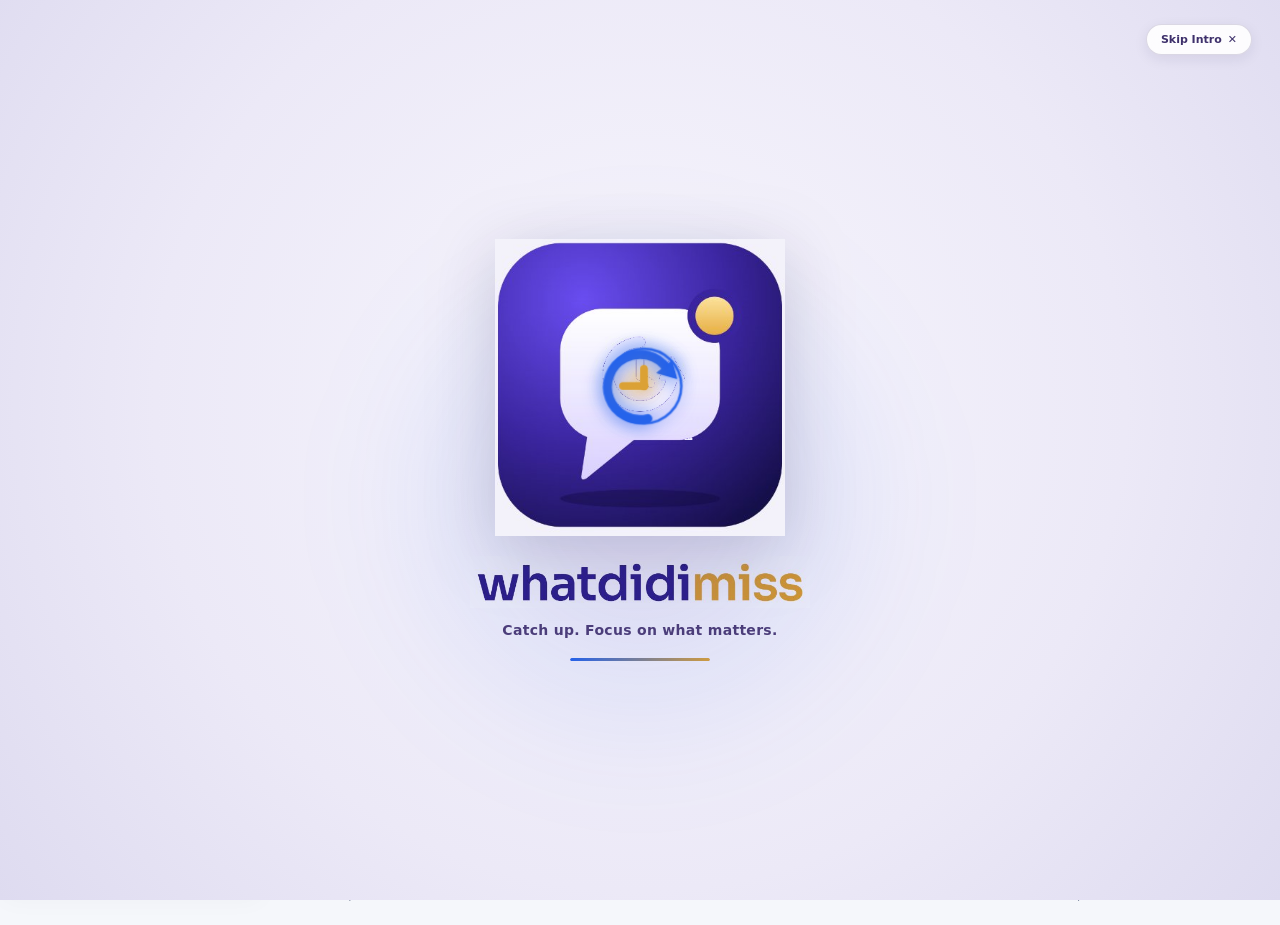
==== commit 01eaf722: "Preserve exact uploaded logo and display whole logo on motion hero page" ====
--- a/index.html
+++ b/index.html
@@ -8,7 +8,7 @@
     <meta property="og:title" content="What Did I Miss?">
     <meta property="og:description" content="Catch up. Focus on what matters.">
     <title>What Did I Miss? — Conversation Catch-up</title>
-    <link rel="icon" type="image/svg+xml" href="public/assets/what-did-i-miss-icon.svg">
+    <link rel="icon" type="image/png" href="public/assets/what-did-i-miss-mark.png">
     <link rel="stylesheet" href="styles.css">
     <script src="message-parser.js" defer></script>
     <script src="universal-import.js" defer></script>
@@ -16,7 +16,7 @@
     <script src="app.js" defer></script>
   </head>
   <body>
-    <!-- Motion-Driven Hero Page: appears for 3-4s with clock color transition (white to blue) & hands (white to golden) -->
+    <!-- Motion-Driven Hero Page: Whole Logo displayed for 3-4s where clock turns from white to blue and hands from white to golden -->
     <div id="motion-hero-page" class="motion-hero-page" role="region" aria-label="What Did I Miss motion hero intro">
       <button id="skip-hero-btn" class="skip-hero-btn" type="button" aria-label="Skip motion intro">
         Skip Intro <span aria-hidden="true">✕</span>
@@ -26,41 +26,43 @@
         <!-- Ambient glowing aura -->
         <div class="hero-motion-glow" aria-hidden="true"></div>
 
-        <!-- Clock Graphic Frame -->
-        <div class="hero-bubble-frame">
-          <svg class="hero-motion-clock-svg" viewBox="0 0 200 200" fill="none" xmlns="http://www.w3.org/2000/svg" role="img" aria-label="Rewind Clock transition animation">
-            <!-- 1. Outer boundary (visible boundary initially white -> turning blue) -->
-            <circle class="hero-clock-outer-boundary" cx="100" cy="100" r="78"/>
-
-            <!-- 2. Circular track body with rewind arrow (initially white -> turning blue) -->
-            <g class="hero-clock-body">
-              <!-- Rewind circular arc -->
-              <path class="hero-clock-track" d="M 106 166 A 68 68 0 1 1 146 64"/>
-              <!-- Arrow head -->
-              <path class="hero-clock-arrow" d="M 130 73 L 158 50 L 168 85 Z"/>
-            </g>
-
-            <!-- 3. Clock Hands: Initially white -> turning golden color -->
-            <g class="hero-clock-hands">
-              <!-- Pivot dot -->
-              <circle class="hero-clock-pivot" cx="100" cy="100" r="7"/>
-              <!-- Hour Hand -->
-              <line class="hero-hand hero-hour-hand" x1="100" y1="100" x2="100" y2="58"/>
-              <!-- Minute Hand -->
-              <line class="hero-hand hero-minute-hand" x1="100" y1="100" x2="134" y2="100"/>
-            </g>
-          </svg>
-        </div>
-
-        <!-- Animated Brand Wordmark: "whatdidi" (blue/white) + "miss" (golden) -->
-        <div class="hero-motion-brand">
-          <h1 class="hero-motion-title">
-            <span class="hero-title-part1">whatdidi</span><span class="hero-title-part2">miss</span>
-          </h1>
-          <p class="hero-motion-tagline">Catch up. Focus on what matters.</p>
-          <div class="hero-motion-progress" aria-hidden="true">
-            <div class="hero-progress-bar"></div>
-          </div>
+        <!-- The Whole Logo: Squircle Icon with Speech Bubble & Wordmark -->
+        <div class="hero-motion-logo-card">
+          <div class="motion-logo-icon-wrap">
+            <!-- Squircle app icon background with speech bubble & golden dot -->
+            <img class="motion-logo-icon-bg" src="public/assets/what-did-i-miss-mark-blank.png" alt="What Did I Miss app icon">
+
+            <!-- Animated Clock right inside the speech bubble of the whole logo -->
+            <div class="motion-clock-container">
+              <svg class="motion-hero-clock-svg" viewBox="0 0 100 100" fill="none" xmlns="http://www.w3.org/2000/svg" role="img" aria-label="Clock transformation animation">
+                <!-- 1. Outer boundary: Initially white with visible boundary -> turning blue -->
+                <circle class="hero-clock-outer-boundary" cx="50" cy="50" r="39"/>
+
+                <!-- 2. Circular body & rewind arrow: Initially white -> turning blue -->
+                <g class="hero-clock-body">
+                  <path class="hero-clock-track" d="M 54 84 A 34 34 0 1 1 74 32"/>
+                  <path class="hero-clock-arrow" d="M 64 36 L 79 24 L 84 42 Z"/>
+                </g>
+
+                <!-- 3. Hands & pivot: Initially white -> turning golden color -->
+                <g class="hero-clock-hands">
+                  <circle class="hero-clock-pivot" cx="50" cy="50" r="4.5"/>
+                  <line class="hero-hand hero-hour-hand" x1="50" y1="50" x2="50" y2="28"/>
+                  <line class="hero-hand hero-minute-hand" x1="50" y1="50" x2="68" y2="50"/>
+                </g>
+              </svg>
+            </div>
+          </div>
+
+          <!-- Wordmark text below squircle from the uploaded logo -->
+          <div class="motion-logo-wordmark">
+            <img src="public/assets/what-did-i-miss-text.png" alt="whatdidimiss">
+          </div>
+        </div>
+
+        <p class="hero-motion-tagline">Catch up. Focus on what matters.</p>
+        <div class="hero-motion-progress" aria-hidden="true">
+          <div class="hero-progress-bar"></div>
         </div>
       </div>
     </div>
@@ -68,7 +70,7 @@
     <div class="app-shell">
       <aside class="sidebar">
         <a class="brand" href="#" aria-label="What Did I Miss? home">
-          <img class="brand-symbol" src="public/assets/what-did-i-miss-mark.svg" alt="What Did I Miss?">
+          <img class="brand-symbol" src="public/assets/what-did-i-miss-mark.png" alt="whatdidimiss">
           <span class="brand-wordmark">whatdidi<span class="brand-wordmark-gold">miss</span></span>
         </a>
 
@@ -105,7 +107,7 @@
 
       <main class="main-content">
         <header class="topbar">
-          <div class="topbar-leading"><img class="topbar-logo" src="public/assets/what-did-i-miss-mark.svg" alt=""><div class="breadcrumb"><span>Workspace</span><span class="breadcrumb-slash">/</span><strong>All conversations</strong></div></div>
+          <div class="topbar-leading"><img class="topbar-logo" src="public/assets/what-did-i-miss-mark.png" alt="whatdidimiss"><div class="breadcrumb"><span>Workspace</span><span class="breadcrumb-slash">/</span><strong>All conversations</strong></div></div>
           <div class="topbar-actions">
             <button class="topbar-replay-btn replay-motion-btn" type="button" title="Replay Motion Intro" aria-label="Replay Motion Intro"><span aria-hidden="true">⟲</span> Motion</button>
             <a href="how-to-use.html" class="topbar-guide-link" title="Open How To Use Guide"><span aria-hidden="true">📖</span> How To Use</a>
@@ -130,7 +132,7 @@
         </section>
 
         <section class="first-launch" id="first-launch">
-          <img class="welcome-logo" src="public/assets/what-did-i-miss-logo.svg" alt="What Did I Miss?">
+          <img class="welcome-logo" src="public/assets/what-did-i-miss-logo.jpg" alt="whatdidimiss">
           <div class="heading-kicker">YOUR PERSONAL CONVERSATION BRIEFING</div>
           <h2>What Did I Miss?</h2>
           <p>Your conversations move fast. Catch up on what matters without reading every message.</p>
--- a/styles.css
+++ b/styles.css
@@ -278,7 +278,7 @@
 .summary-stat > span { color: #738097; font-size: 10px; }
 .summary-decoration { color: #eff0ff; }
 .first-launch { max-width: 740px; margin: 25px auto 48px; padding: 37px clamp(18px,5vw,58px) 35px; border: 1px solid #e5e9f3; border-radius: 22px; background: #fff; box-shadow: 0 18px 50px #1525440a; text-align: center; }
-.welcome-logo { display: block; width: min(280px,80%); max-height: 290px; height: auto; margin: 0 auto 20px; object-fit: contain; filter: drop-shadow(0 12px 28px rgba(24, 15, 68, 0.12)); }
+.welcome-logo { display: block; width: min(340px,90%); max-height: 280px; height: auto; margin: 0 auto 20px; border-radius: 16px; object-fit: contain; filter: drop-shadow(0 10px 24px rgba(24, 15, 68, 0.1)); }
 .first-launch .heading-kicker { margin-bottom: 9px; }
 .first-launch h2 { margin: 8px 0 11px; color: #172442; font-size: clamp(27px,3.6vw,36px); letter-spacing: -1.2px; }
 .first-launch p { max-width: 520px; margin: 0 auto; color: #5f6d85; font-size: 15px; line-height: 1.65; }
@@ -1296,7 +1296,7 @@
 }
 
 /* ==========================================================================
-   Motion-Driven Hero Page Styles
+   Motion-Driven Hero Page Styles (Whole Logo + Animated Clock)
    ========================================================================== */
 
 .motion-hero-page {
@@ -1306,8 +1306,8 @@
   display: flex;
   align-items: center;
   justify-content: center;
-  background: radial-gradient(circle at 50% 40%, #1c1154 0%, #100a33 55%, #07041a 100%);
-  color: #ffffff;
+  background: radial-gradient(circle at 50% 45%, #f7f6fd 0%, #ece9f7 60%, #dedbf0 100%);
+  color: #1a104f;
   overflow: hidden;
   transition: opacity 0.65s cubic-bezier(0.16, 1, 0.3, 1), transform 0.65s cubic-bezier(0.16, 1, 0.3, 1), visibility 0.65s;
 }
@@ -1319,21 +1319,21 @@
   visibility: hidden;
 }
 
-/* Ambient Background Lighting */
+/* Ambient Background Glow */
 .hero-motion-glow {
   position: absolute;
-  width: 460px;
-  height: 460px;
+  width: 520px;
+  height: 520px;
   border-radius: 50%;
-  background: radial-gradient(circle, rgba(73, 56, 184, 0.5) 0%, rgba(37, 99, 235, 0.22) 50%, transparent 75%);
+  background: radial-gradient(circle, rgba(73, 56, 184, 0.16) 0%, rgba(37, 99, 235, 0.08) 50%, transparent 75%);
   filter: blur(55px);
   pointer-events: none;
   animation: heroAuraPulse 3.4s ease-in-out infinite alternate;
 }
 
 @keyframes heroAuraPulse {
-  0% { transform: scale(0.85); opacity: 0.5; }
-  100% { transform: scale(1.25); opacity: 0.9; }
+  0% { transform: scale(0.9); opacity: 0.6; }
+  100% { transform: scale(1.2); opacity: 0.95; }
 }
 
 .hero-motion-content {
@@ -1344,29 +1344,57 @@
   align-items: center;
   text-align: center;
   padding: 24px;
-  max-width: 580px;
+  max-width: 600px;
   animation: heroContentIntro 0.8s cubic-bezier(0.16, 1, 0.3, 1) both;
 }
 
 @keyframes heroContentIntro {
-  0% { opacity: 0; transform: translateY(24px) scale(0.95); }
+  0% { opacity: 0; transform: translateY(22px) scale(0.96); }
   100% { opacity: 1; transform: translateY(0) scale(1); }
 }
 
-/* Speech Bubble Framing Silhouette */
-.hero-bubble-frame {
+/* Whole Logo Container */
+.hero-motion-logo-card {
+  display: flex;
+  flex-direction: column;
+  align-items: center;
+  justify-content: center;
+}
+
+.motion-logo-icon-wrap {
   position: relative;
-  width: 220px;
-  height: 220px;
-  display: grid;
-  place-items: center;
-  margin-bottom: 22px;
-}
-
-/* Clock SVG Sizing */
-.hero-motion-clock-svg {
-  width: 195px;
-  height: 195px;
+  width: min(290px, 66vw);
+  max-width: 320px;
+  display: flex;
+  align-items: center;
+  justify-content: center;
+}
+
+.motion-logo-icon-bg {
+  width: 100%;
+  height: auto;
+  display: block;
+  object-fit: contain;
+  filter: drop-shadow(0 14px 34px rgba(24, 15, 68, 0.18));
+}
+
+/* Clock positioned right inside the speech bubble of the whole logo */
+.motion-clock-container {
+  position: absolute;
+  top: 49.5%;
+  left: 51.5%;
+  transform: translate(-50%, -50%);
+  width: 33%;
+  height: 35%;
+  display: flex;
+  align-items: center;
+  justify-content: center;
+  pointer-events: none;
+}
+
+.motion-hero-clock-svg {
+  width: 100%;
+  height: 100%;
   overflow: visible;
 }
 
@@ -1374,15 +1402,15 @@
 .hero-clock-outer-boundary {
   fill: none;
   stroke: #ffffff;
-  stroke-width: 2.5;
-  opacity: 0.85;
+  stroke-width: 2.6;
+  opacity: 0.95;
   animation: clockBoundaryTransition 3.4s cubic-bezier(0.4, 0, 0.2, 1) forwards;
 }
 
 .hero-clock-track {
   fill: none;
   stroke: #ffffff;
-  stroke-width: 14;
+  stroke-width: 9.5;
   stroke-linecap: round;
   animation: clockColorTransition 3.4s cubic-bezier(0.4, 0, 0.2, 1) forwards;
 }
@@ -1390,7 +1418,7 @@
 .hero-clock-arrow {
   fill: #ffffff;
   stroke: #ffffff;
-  stroke-width: 2;
+  stroke-width: 1.5;
   stroke-linejoin: round;
   animation: clockArrowTransition 3.4s cubic-bezier(0.4, 0, 0.2, 1) forwards;
 }
@@ -1399,41 +1427,41 @@
   0% {
     stroke: #ffffff;
     opacity: 0.95;
-    filter: drop-shadow(0 0 10px rgba(255, 255, 255, 0.9));
+    filter: drop-shadow(0 0 2px rgba(28, 16, 75, 0.65)) drop-shadow(0 2px 4px rgba(0, 0, 0, 0.18));
   }
   25% {
     stroke: #ffffff;
     opacity: 0.95;
-    filter: drop-shadow(0 0 12px rgba(255, 255, 255, 0.95));
+    filter: drop-shadow(0 0 2px rgba(28, 16, 75, 0.65)) drop-shadow(0 2px 4px rgba(0, 0, 0, 0.18));
   }
   65% {
-    stroke: #60a5fa;
-    opacity: 0.85;
-    filter: drop-shadow(0 0 15px rgba(96, 165, 250, 0.8));
+    stroke: #5b7df7;
+    opacity: 0.9;
+    filter: drop-shadow(0 0 5px rgba(91, 125, 247, 0.65));
   }
   100% {
     stroke: #2563eb;
-    opacity: 0.95;
-    filter: drop-shadow(0 0 20px rgba(37, 99, 235, 1));
+    opacity: 1;
+    filter: drop-shadow(0 0 8px rgba(37, 99, 235, 0.75));
   }
 }
 
 @keyframes clockColorTransition {
   0% {
     stroke: #ffffff;
-    filter: drop-shadow(0 0 8px rgba(255, 255, 255, 0.85));
+    filter: drop-shadow(0 0 2px rgba(28, 16, 75, 0.65)) drop-shadow(0 2px 4px rgba(0, 0, 0, 0.18));
   }
   25% {
     stroke: #ffffff;
-    filter: drop-shadow(0 0 11px rgba(255, 255, 255, 0.9));
+    filter: drop-shadow(0 0 2px rgba(28, 16, 75, 0.65)) drop-shadow(0 2px 4px rgba(0, 0, 0, 0.18));
   }
   65% {
-    stroke: #60a5fa;
-    filter: drop-shadow(0 0 16px rgba(96, 165, 250, 0.85));
+    stroke: #5b7df7;
+    filter: drop-shadow(0 0 6px rgba(91, 125, 247, 0.65));
   }
   100% {
     stroke: #2563eb;
-    filter: drop-shadow(0 0 24px rgba(37, 99, 235, 1));
+    filter: drop-shadow(0 0 10px rgba(37, 99, 235, 0.85));
   }
 }
 
@@ -1441,26 +1469,26 @@
   0% {
     fill: #ffffff;
     stroke: #ffffff;
-    filter: drop-shadow(0 0 8px rgba(255, 255, 255, 0.85));
+    filter: drop-shadow(0 0 2px rgba(28, 16, 75, 0.65));
   }
   25% {
     fill: #ffffff;
     stroke: #ffffff;
-    filter: drop-shadow(0 0 11px rgba(255, 255, 255, 0.9));
+    filter: drop-shadow(0 0 2px rgba(28, 16, 75, 0.65));
   }
   65% {
-    fill: #60a5fa;
-    stroke: #60a5fa;
-    filter: drop-shadow(0 0 16px rgba(96, 165, 250, 0.85));
+    fill: #5b7df7;
+    stroke: #5b7df7;
+    filter: drop-shadow(0 0 6px rgba(91, 125, 247, 0.65));
   }
   100% {
     fill: #2563eb;
     stroke: #2563eb;
-    filter: drop-shadow(0 0 24px rgba(37, 99, 235, 1));
-  }
-}
-
-/* 2. CLOCK HANDS: Initially WHITE -> turns GOLDEN in the same duration */
+    filter: drop-shadow(0 0 10px rgba(37, 99, 235, 0.85));
+  }
+}
+
+/* 2. CLOCK HANDS: Initially WHITE -> turns GOLDEN over the duration */
 .hero-clock-pivot {
   fill: #ffffff;
   stroke: none;
@@ -1469,9 +1497,9 @@
 
 .hero-hand {
   stroke: #ffffff;
-  stroke-width: 12;
+  stroke-width: 8;
   stroke-linecap: round;
-  transform-origin: 100px 100px;
+  transform-origin: 50px 50px;
   animation: handsColorTransition 3.4s cubic-bezier(0.4, 0, 0.2, 1) forwards;
 }
 
@@ -1488,112 +1516,76 @@
 @keyframes handsPivotTransition {
   0% {
     fill: #ffffff;
-    filter: drop-shadow(0 0 8px rgba(255, 255, 255, 0.8));
+    filter: drop-shadow(0 0 2px rgba(28, 16, 75, 0.65));
   }
   25% {
     fill: #ffffff;
-    filter: drop-shadow(0 0 10px rgba(255, 255, 255, 0.9));
+    filter: drop-shadow(0 0 2px rgba(28, 16, 75, 0.65));
   }
   65% {
-    fill: #fde047;
-    filter: drop-shadow(0 0 13px rgba(253, 224, 71, 0.85));
+    fill: #f5b838;
+    filter: drop-shadow(0 0 5px rgba(245, 184, 56, 0.7));
   }
   100% {
     fill: #dba135;
-    filter: drop-shadow(0 0 18px rgba(219, 161, 53, 1));
+    filter: drop-shadow(0 0 8px rgba(219, 161, 53, 0.85));
   }
 }
 
 @keyframes handsColorTransition {
   0% {
     stroke: #ffffff;
-    filter: drop-shadow(0 0 8px rgba(255, 255, 255, 0.8));
+    filter: drop-shadow(0 0 2px rgba(28, 16, 75, 0.65));
   }
   25% {
     stroke: #ffffff;
-    filter: drop-shadow(0 0 10px rgba(255, 255, 255, 0.9));
+    filter: drop-shadow(0 0 2px rgba(28, 16, 75, 0.65));
   }
   65% {
-    stroke: #fde047;
-    filter: drop-shadow(0 0 13px rgba(253, 224, 71, 0.85));
+    stroke: #f5b838;
+    filter: drop-shadow(0 0 6px rgba(245, 184, 56, 0.7));
   }
   100% {
     stroke: #dba135;
-    filter: drop-shadow(0 0 20px rgba(219, 161, 53, 1));
+    filter: drop-shadow(0 0 10px rgba(219, 161, 53, 0.9));
   }
 }
 
 @keyframes hourHandSweep {
-  0% {
-    transform: rotate(0deg);
-  }
-  25% {
-    transform: rotate(-35deg);
-  }
-  60% {
-    transform: rotate(-160deg);
-  }
-  100% {
-    transform: rotate(-90deg);
-  }
+  0% { transform: rotate(0deg); }
+  25% { transform: rotate(-35deg); }
+  60% { transform: rotate(-160deg); }
+  100% { transform: rotate(-90deg); }
 }
 
 @keyframes minuteHandSweep {
-  0% {
-    transform: rotate(0deg);
-  }
-  30% {
-    transform: rotate(-180deg);
-  }
-  70% {
-    transform: rotate(-540deg);
-  }
-  100% {
-    transform: rotate(-450deg);
-  }
-}
-
-/* 3. Hero Brand Typography */
-.hero-motion-brand {
-  margin-top: 14px;
-}
-
-.hero-motion-title {
-  margin: 0 0 8px;
-  font-family: var(--font-display);
-  font-size: clamp(34px, 6vw, 48px);
-  font-weight: 800;
-  letter-spacing: -1.2px;
-  line-height: 1;
-}
-
-.hero-title-part1 {
-  color: #ffffff;
-  animation: titlePart1Transition 3.4s ease forwards;
-}
-
-.hero-title-part2 {
-  color: #ffffff;
-  animation: titlePart2Transition 3.4s ease forwards;
-}
-
-@keyframes titlePart1Transition {
-  0%, 25% { color: #ffffff; }
-  65% { color: #93c5fd; }
-  100% { color: #ffffff; }
-}
-
-@keyframes titlePart2Transition {
-  0%, 25% { color: #ffffff; }
-  65% { color: #fde047; }
-  100% { color: #dba135; }
+  0% { transform: rotate(0deg); }
+  30% { transform: rotate(-180deg); }
+  70% { transform: rotate(-540deg); }
+  100% { transform: rotate(-450deg); }
+}
+
+/* Whole Logo Wordmark Text */
+.motion-logo-wordmark {
+  margin-top: 20px;
+  width: min(340px, 80vw);
+  max-width: 380px;
+  display: flex;
+  justify-content: center;
+}
+
+.motion-logo-wordmark img {
+  width: 100%;
+  height: auto;
+  display: block;
+  object-fit: contain;
 }
 
 .hero-motion-tagline {
-  margin: 0;
-  color: #a4b2d1;
+  margin: 14px 0 0;
+  color: #4b3d7a;
   font-size: 14px;
-  font-weight: 500;
+  font-weight: 600;
   letter-spacing: 0.3px;
   opacity: 0;
   animation: heroFadeIn 1s 0.8s ease forwards;
@@ -1608,16 +1600,16 @@
 .hero-motion-progress {
   width: 140px;
   height: 3px;
-  background: rgba(255, 255, 255, 0.12);
+  background: rgba(43, 27, 112, 0.12);
   border-radius: 999px;
-  margin: 22px auto 0;
+  margin: 20px auto 0;
   overflow: hidden;
 }
 
 .hero-progress-bar {
   height: 100%;
   width: 0%;
-  background: linear-gradient(90deg, #3b82f6, #dba135);
+  background: linear-gradient(90deg, #2563eb, #dba135);
   border-radius: 999px;
   animation: heroProgressFill 3.4s linear forwards;
 }
@@ -1637,10 +1629,11 @@
   align-items: center;
   gap: 6px;
   padding: 8px 14px;
-  color: #cbd5e1;
-  background: rgba(255, 255, 255, 0.08);
-  border: 1px solid rgba(255, 255, 255, 0.16);
+  color: #3e306b;
+  background: rgba(255, 255, 255, 0.9);
+  border: 1px solid rgba(62, 48, 107, 0.18);
   border-radius: 20px;
+  box-shadow: 0 4px 14px rgba(24, 15, 68, 0.08);
   backdrop-filter: blur(8px);
   font-size: 11px;
   font-weight: 600;
@@ -1649,9 +1642,9 @@
 }
 
 .skip-hero-btn:hover {
-  color: #ffffff;
-  background: rgba(255, 255, 255, 0.16);
-  border-color: rgba(255, 255, 255, 0.3);
+  color: #1a104f;
+  background: #ffffff;
+  border-color: rgba(62, 48, 107, 0.35);
   transform: translateY(-1px);
 }
 
@@ -1684,16 +1677,12 @@
     padding: 6px 11px;
     font-size: 10px;
   }
-  .hero-bubble-frame {
-    width: 170px;
-    height: 170px;
-  }
-  .hero-motion-clock-svg {
-    width: 150px;
-    height: 150px;
-  }
-  .hero-motion-title {
-    font-size: 32px;
+  .motion-logo-icon-wrap {
+    width: min(230px, 68vw);
+  }
+  .motion-logo-wordmark {
+    width: min(270px, 80vw);
+    margin-top: 14px;
   }
   .topbar-replay-btn {
     height: 32px;
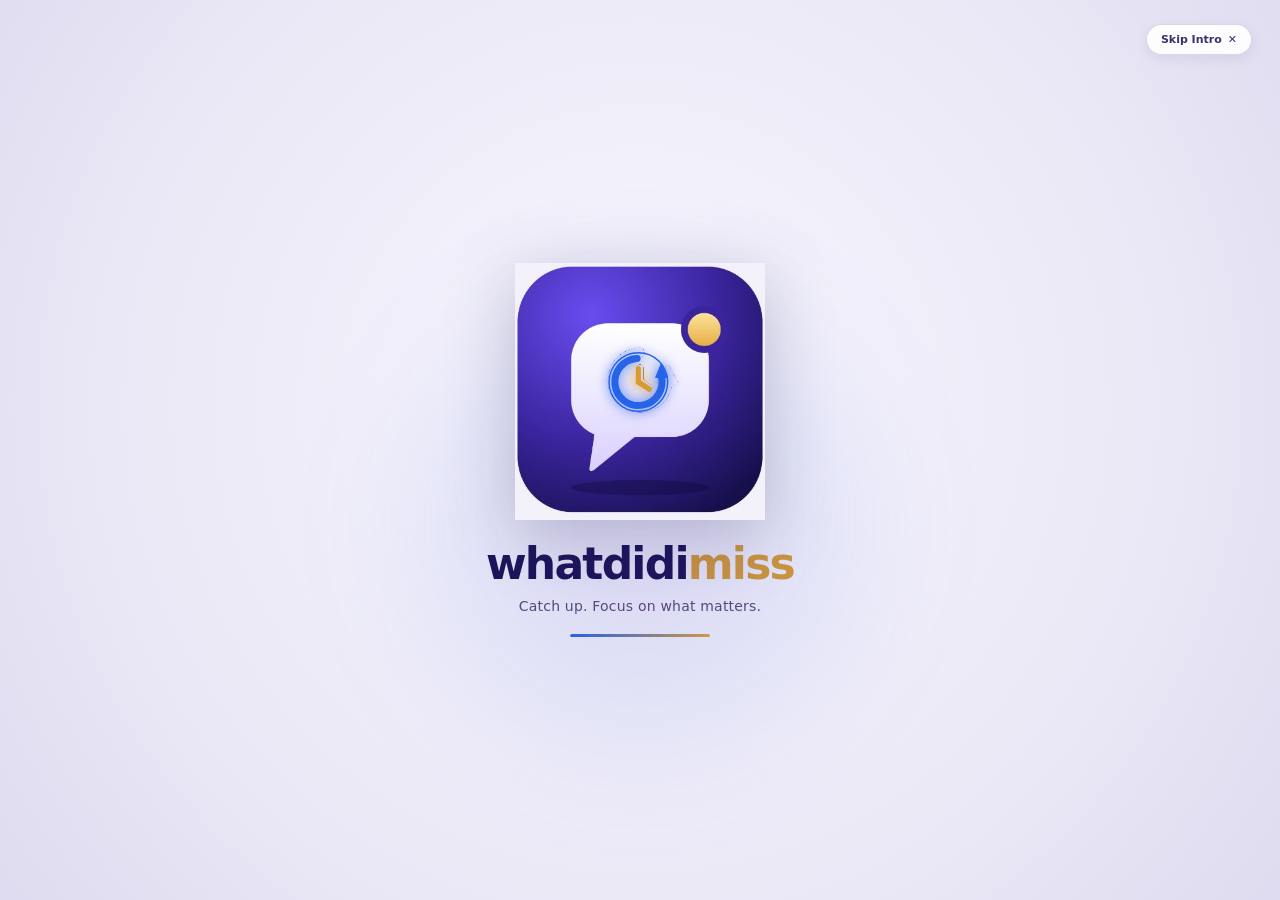
==== commit da138ca0: "Align hero page logo with app icon and ensure clock hands stop at original position" ====
--- a/index.html
+++ b/index.html
@@ -16,7 +16,7 @@
     <script src="app.js" defer></script>
   </head>
   <body>
-    <!-- Motion-Driven Hero Page: Whole Logo displayed for 3-4s where clock turns from white to blue and hands from white to golden -->
+    <!-- Motion-Driven Hero Page: App's icon where clock & hands movements happen and stop at original position -->
     <div id="motion-hero-page" class="motion-hero-page" role="region" aria-label="What Did I Miss motion hero intro">
       <button id="skip-hero-btn" class="skip-hero-btn" type="button" aria-label="Skip motion intro">
         Skip Intro <span aria-hidden="true">✕</span>
@@ -26,43 +26,43 @@
         <!-- Ambient glowing aura -->
         <div class="hero-motion-glow" aria-hidden="true"></div>
 
-        <!-- The Whole Logo: Squircle Icon with Speech Bubble & Wordmark -->
-        <div class="hero-motion-logo-card">
-          <div class="motion-logo-icon-wrap">
-            <!-- Squircle app icon background with speech bubble & golden dot -->
-            <img class="motion-logo-icon-bg" src="public/assets/what-did-i-miss-mark-blank.png" alt="What Did I Miss app icon">
-
-            <!-- Animated Clock right inside the speech bubble of the whole logo -->
-            <div class="motion-clock-container">
-              <svg class="motion-hero-clock-svg" viewBox="0 0 100 100" fill="none" xmlns="http://www.w3.org/2000/svg" role="img" aria-label="Clock transformation animation">
-                <!-- 1. Outer boundary: Initially white with visible boundary -> turning blue -->
-                <circle class="hero-clock-outer-boundary" cx="50" cy="50" r="39"/>
-
-                <!-- 2. Circular body & rewind arrow: Initially white -> turning blue -->
-                <g class="hero-clock-body">
-                  <path class="hero-clock-track" d="M 54 84 A 34 34 0 1 1 74 32"/>
-                  <path class="hero-clock-arrow" d="M 64 36 L 79 24 L 84 42 Z"/>
-                </g>
-
-                <!-- 3. Hands & pivot: Initially white -> turning golden color -->
-                <g class="hero-clock-hands">
-                  <circle class="hero-clock-pivot" cx="50" cy="50" r="4.5"/>
-                  <line class="hero-hand hero-hour-hand" x1="50" y1="50" x2="50" y2="28"/>
-                  <line class="hero-hand hero-minute-hand" x1="50" y1="50" x2="68" y2="50"/>
-                </g>
-              </svg>
-            </div>
-          </div>
-
-          <!-- Wordmark text below squircle from the uploaded logo -->
-          <div class="motion-logo-wordmark">
-            <img src="public/assets/what-did-i-miss-text.png" alt="whatdidimiss">
-          </div>
-        </div>
-
-        <p class="hero-motion-tagline">Catch up. Focus on what matters.</p>
-        <div class="hero-motion-progress" aria-hidden="true">
-          <div class="hero-progress-bar"></div>
+        <!-- The App's Icon with Animated Clock and Hands -->
+        <div class="hero-motion-icon-wrap">
+          <img class="hero-motion-icon-bg" src="public/assets/what-did-i-miss-mark-blank.png" alt="What Did I Miss app icon">
+
+          <!-- Animated Clock positioned right inside the speech bubble of the app icon -->
+          <div class="hero-motion-clock-container">
+            <svg class="hero-motion-clock-svg" viewBox="0 0 100 100" fill="none" xmlns="http://www.w3.org/2000/svg" role="img" aria-label="Clock transformation animation">
+              <!-- Outer boundary: Initially white with visible boundary -> turns blue -->
+              <circle class="hero-clock-outer-boundary" cx="49" cy="50" r="46"/>
+
+              <!-- Circular track body with rewind arrow: Initially white -> turns blue -->
+              <g class="hero-clock-body">
+                <path class="hero-clock-track" d="M 47 13 A 37 37 0 1 0 85 41"/>
+                <path class="hero-clock-arrow" d="M 76 43 L 85 21 L 94 43 Z"/>
+              </g>
+
+              <!-- Clock Hands: Initially white -> turns golden color, sweeps and stops at original position -->
+              <g class="hero-clock-hands">
+                <circle class="hero-clock-pivot" cx="49" cy="50" r="3.5"/>
+                <!-- Hour Hand: points straight UP at 12:00 in original icon -->
+                <line class="hero-hand hero-hour-hand" x1="49" y1="50" x2="49" y2="29"/>
+                <!-- Minute Hand: points DOWN-RIGHT at 4:30 in original icon -->
+                <line class="hero-hand hero-minute-hand" x1="49" y1="50" x2="66" y2="61"/>
+              </g>
+            </svg>
+          </div>
+        </div>
+
+        <!-- Wordmark below the app's icon -->
+        <div class="hero-motion-brand">
+          <h1 class="hero-motion-title">
+            whatdidi<span class="hero-title-accent">miss</span>
+          </h1>
+          <p class="hero-motion-tagline">Catch up. Focus on what matters.</p>
+          <div class="hero-motion-progress" aria-hidden="true">
+            <div class="hero-progress-bar"></div>
+          </div>
         </div>
       </div>
     </div>
@@ -132,7 +132,7 @@
         </section>
 
         <section class="first-launch" id="first-launch">
-          <img class="welcome-logo" src="public/assets/what-did-i-miss-logo.jpg" alt="whatdidimiss">
+          <img class="welcome-logo" src="public/assets/what-did-i-miss-mark.png" alt="whatdidimiss">
           <div class="heading-kicker">YOUR PERSONAL CONVERSATION BRIEFING</div>
           <h2>What Did I Miss?</h2>
           <p>Your conversations move fast. Catch up on what matters without reading every message.</p>
--- a/styles.css
+++ b/styles.css
@@ -278,7 +278,7 @@
 .summary-stat > span { color: #738097; font-size: 10px; }
 .summary-decoration { color: #eff0ff; }
 .first-launch { max-width: 740px; margin: 25px auto 48px; padding: 37px clamp(18px,5vw,58px) 35px; border: 1px solid #e5e9f3; border-radius: 22px; background: #fff; box-shadow: 0 18px 50px #1525440a; text-align: center; }
-.welcome-logo { display: block; width: min(340px,90%); max-height: 280px; height: auto; margin: 0 auto 20px; border-radius: 16px; object-fit: contain; filter: drop-shadow(0 10px 24px rgba(24, 15, 68, 0.1)); }
+.welcome-logo { display: block; width: 88px; height: 88px; margin: 0 auto 20px; border-radius: 22px; object-fit: cover; filter: drop-shadow(0 10px 24px rgba(24, 15, 68, 0.16)); }
 .first-launch .heading-kicker { margin-bottom: 9px; }
 .first-launch h2 { margin: 8px 0 11px; color: #172442; font-size: clamp(27px,3.6vw,36px); letter-spacing: -1.2px; }
 .first-launch p { max-width: 520px; margin: 0 auto; color: #5f6d85; font-size: 15px; line-height: 1.65; }
@@ -433,7 +433,7 @@
   .welcome-copy h1 { font-size: clamp(29px,8vw,35px); }
   .welcome-copy > p { max-width: 280px; font-size: 12px; line-height: 1.55; }
   .first-launch { margin: 12px 0 27px; padding: 26px 17px 23px; border-radius: 18px; }
-  .welcome-logo { width: min(220px, 75%); max-height: 240px; margin-bottom: 16px; }
+  .welcome-logo { width: 76px; height: 76px; margin-bottom: 16px; border-radius: 20px; }
   .first-launch .heading-kicker { font-size: 9px; }
   .first-launch h2 { font-size: 27px; }
   .first-launch p { font-size: 13px; }
@@ -1353,46 +1353,40 @@
   100% { opacity: 1; transform: translateY(0) scale(1); }
 }
 
-/* Whole Logo Container */
-.hero-motion-logo-card {
-  display: flex;
-  flex-direction: column;
+/* App Icon Container with Motion Clock */
+.hero-motion-icon-wrap {
+  position: relative;
+  width: min(250px, 62vw);
+  max-width: 270px;
+  display: flex;
   align-items: center;
   justify-content: center;
 }
 
-.motion-logo-icon-wrap {
-  position: relative;
-  width: min(290px, 66vw);
-  max-width: 320px;
-  display: flex;
-  align-items: center;
-  justify-content: center;
-}
-
-.motion-logo-icon-bg {
+.hero-motion-icon-bg {
   width: 100%;
   height: auto;
   display: block;
   object-fit: contain;
-  filter: drop-shadow(0 14px 34px rgba(24, 15, 68, 0.18));
-}
-
-/* Clock positioned right inside the speech bubble of the whole logo */
-.motion-clock-container {
+  filter: drop-shadow(0 14px 34px rgba(24, 15, 68, 0.22));
+}
+
+/* Clock positioned exactly inside the speech bubble of the app icon */
+.hero-motion-clock-container {
   position: absolute;
-  top: 49.5%;
-  left: 51.5%;
+  top: 46.1%;
+  left: 49.6%;
   transform: translate(-50%, -50%);
-  width: 33%;
-  height: 35%;
+  width: 25.5%;
+  height: 25.5%;
+  aspect-ratio: 1 / 1;
   display: flex;
   align-items: center;
   justify-content: center;
   pointer-events: none;
 }
 
-.motion-hero-clock-svg {
+.hero-motion-clock-svg {
   width: 100%;
   height: 100%;
   overflow: visible;
@@ -1402,16 +1396,18 @@
 .hero-clock-outer-boundary {
   fill: none;
   stroke: #ffffff;
-  stroke-width: 2.6;
+  stroke-width: 2.2;
   opacity: 0.95;
+  filter: drop-shadow(0 0 2px rgba(28, 16, 75, 0.65)) drop-shadow(0 2px 4px rgba(0, 0, 0, 0.2));
   animation: clockBoundaryTransition 3.4s cubic-bezier(0.4, 0, 0.2, 1) forwards;
 }
 
 .hero-clock-track {
   fill: none;
   stroke: #ffffff;
-  stroke-width: 9.5;
+  stroke-width: 11;
   stroke-linecap: round;
+  filter: drop-shadow(0 0 2px rgba(28, 16, 75, 0.65));
   animation: clockColorTransition 3.4s cubic-bezier(0.4, 0, 0.2, 1) forwards;
 }
 
@@ -1420,6 +1416,7 @@
   stroke: #ffffff;
   stroke-width: 1.5;
   stroke-linejoin: round;
+  filter: drop-shadow(0 0 2px rgba(28, 16, 75, 0.65));
   animation: clockArrowTransition 3.4s cubic-bezier(0.4, 0, 0.2, 1) forwards;
 }
 
@@ -1427,17 +1424,17 @@
   0% {
     stroke: #ffffff;
     opacity: 0.95;
-    filter: drop-shadow(0 0 2px rgba(28, 16, 75, 0.65)) drop-shadow(0 2px 4px rgba(0, 0, 0, 0.18));
+    filter: drop-shadow(0 0 2px rgba(28, 16, 75, 0.65)) drop-shadow(0 2px 4px rgba(0, 0, 0, 0.2));
   }
   25% {
     stroke: #ffffff;
     opacity: 0.95;
-    filter: drop-shadow(0 0 2px rgba(28, 16, 75, 0.65)) drop-shadow(0 2px 4px rgba(0, 0, 0, 0.18));
+    filter: drop-shadow(0 0 2px rgba(28, 16, 75, 0.65)) drop-shadow(0 2px 4px rgba(0, 0, 0, 0.2));
   }
   65% {
-    stroke: #5b7df7;
+    stroke: #4d77f7;
     opacity: 0.9;
-    filter: drop-shadow(0 0 5px rgba(91, 125, 247, 0.65));
+    filter: drop-shadow(0 0 5px rgba(59, 130, 246, 0.6));
   }
   100% {
     stroke: #2563eb;
@@ -1449,15 +1446,15 @@
 @keyframes clockColorTransition {
   0% {
     stroke: #ffffff;
-    filter: drop-shadow(0 0 2px rgba(28, 16, 75, 0.65)) drop-shadow(0 2px 4px rgba(0, 0, 0, 0.18));
+    filter: drop-shadow(0 0 2px rgba(28, 16, 75, 0.65));
   }
   25% {
     stroke: #ffffff;
-    filter: drop-shadow(0 0 2px rgba(28, 16, 75, 0.65)) drop-shadow(0 2px 4px rgba(0, 0, 0, 0.18));
+    filter: drop-shadow(0 0 2px rgba(28, 16, 75, 0.65));
   }
   65% {
-    stroke: #5b7df7;
-    filter: drop-shadow(0 0 6px rgba(91, 125, 247, 0.65));
+    stroke: #4d77f7;
+    filter: drop-shadow(0 0 6px rgba(59, 130, 246, 0.6));
   }
   100% {
     stroke: #2563eb;
@@ -1477,9 +1474,9 @@
     filter: drop-shadow(0 0 2px rgba(28, 16, 75, 0.65));
   }
   65% {
-    fill: #5b7df7;
-    stroke: #5b7df7;
-    filter: drop-shadow(0 0 6px rgba(91, 125, 247, 0.65));
+    fill: #4d77f7;
+    stroke: #4d77f7;
+    filter: drop-shadow(0 0 6px rgba(59, 130, 246, 0.6));
   }
   100% {
     fill: #2563eb;
@@ -1488,10 +1485,11 @@
   }
 }
 
-/* 2. CLOCK HANDS: Initially WHITE -> turns GOLDEN over the duration */
+/* 2. CLOCK HANDS: Initially WHITE -> turns GOLDEN, sweeps & stops at exact original position */
 .hero-clock-pivot {
   fill: #ffffff;
   stroke: none;
+  filter: drop-shadow(0 0 2px rgba(28, 16, 75, 0.65));
   animation: handsPivotTransition 3.4s cubic-bezier(0.4, 0, 0.2, 1) forwards;
 }
 
@@ -1499,8 +1497,8 @@
   stroke: #ffffff;
   stroke-width: 8;
   stroke-linecap: round;
-  transform-origin: 50px 50px;
-  animation: handsColorTransition 3.4s cubic-bezier(0.4, 0, 0.2, 1) forwards;
+  transform-origin: 49px 50px;
+  filter: drop-shadow(0 0 2px rgba(28, 16, 75, 0.65));
 }
 
 .hero-hour-hand {
@@ -1527,8 +1525,8 @@
     filter: drop-shadow(0 0 5px rgba(245, 184, 56, 0.7));
   }
   100% {
-    fill: #dba135;
-    filter: drop-shadow(0 0 8px rgba(219, 161, 53, 0.85));
+    fill: #d89b33;
+    filter: drop-shadow(0 0 8px rgba(216, 155, 51, 0.85));
   }
 }
 
@@ -1546,47 +1544,54 @@
     filter: drop-shadow(0 0 6px rgba(245, 184, 56, 0.7));
   }
   100% {
-    stroke: #dba135;
-    filter: drop-shadow(0 0 10px rgba(219, 161, 53, 0.9));
-  }
-}
-
+    stroke: #d89b33;
+    filter: drop-shadow(0 0 10px rgba(216, 155, 51, 0.9));
+  }
+}
+
+/* Hands sweep smoothly and finish at exact 0° relative angle (original position) */
 @keyframes hourHandSweep {
   0% { transform: rotate(0deg); }
-  25% { transform: rotate(-35deg); }
-  60% { transform: rotate(-160deg); }
-  100% { transform: rotate(-90deg); }
+  25% { transform: rotate(-90deg); }
+  60% { transform: rotate(-240deg); }
+  100% { transform: rotate(-360deg); }
 }
 
 @keyframes minuteHandSweep {
   0% { transform: rotate(0deg); }
-  30% { transform: rotate(-180deg); }
+  30% { transform: rotate(-270deg); }
   70% { transform: rotate(-540deg); }
-  100% { transform: rotate(-450deg); }
-}
-
-/* Whole Logo Wordmark Text */
-.motion-logo-wordmark {
-  margin-top: 20px;
-  width: min(340px, 80vw);
-  max-width: 380px;
-  display: flex;
-  justify-content: center;
-}
-
-.motion-logo-wordmark img {
-  width: 100%;
-  height: auto;
-  display: block;
-  object-fit: contain;
+  100% { transform: rotate(-720deg); }
+}
+
+/* Brand Wordmark below the Icon */
+.hero-motion-brand {
+  margin-top: 22px;
+  display: flex;
+  flex-direction: column;
+  align-items: center;
+}
+
+.hero-motion-title {
+  margin: 0;
+  font-family: var(--font-display);
+  font-size: clamp(32px, 5.5vw, 44px);
+  font-weight: 800;
+  letter-spacing: -0.04em;
+  color: #1a104f;
+  line-height: 1;
+}
+
+.hero-title-accent {
+  color: #d89b33;
 }
 
 .hero-motion-tagline {
-  margin: 14px 0 0;
-  color: #4b3d7a;
+  margin: 12px 0 0;
+  color: #55487f;
   font-size: 14px;
-  font-weight: 600;
-  letter-spacing: 0.3px;
+  font-weight: 500;
+  letter-spacing: 0.2px;
   opacity: 0;
   animation: heroFadeIn 1s 0.8s ease forwards;
 }
@@ -1677,12 +1682,11 @@
     padding: 6px 11px;
     font-size: 10px;
   }
-  .motion-logo-icon-wrap {
-    width: min(230px, 68vw);
-  }
-  .motion-logo-wordmark {
-    width: min(270px, 80vw);
-    margin-top: 14px;
+  .hero-motion-icon-wrap {
+    width: min(200px, 68vw);
+  }
+  .hero-motion-title {
+    font-size: 30px;
   }
   .topbar-replay-btn {
     height: 32px;
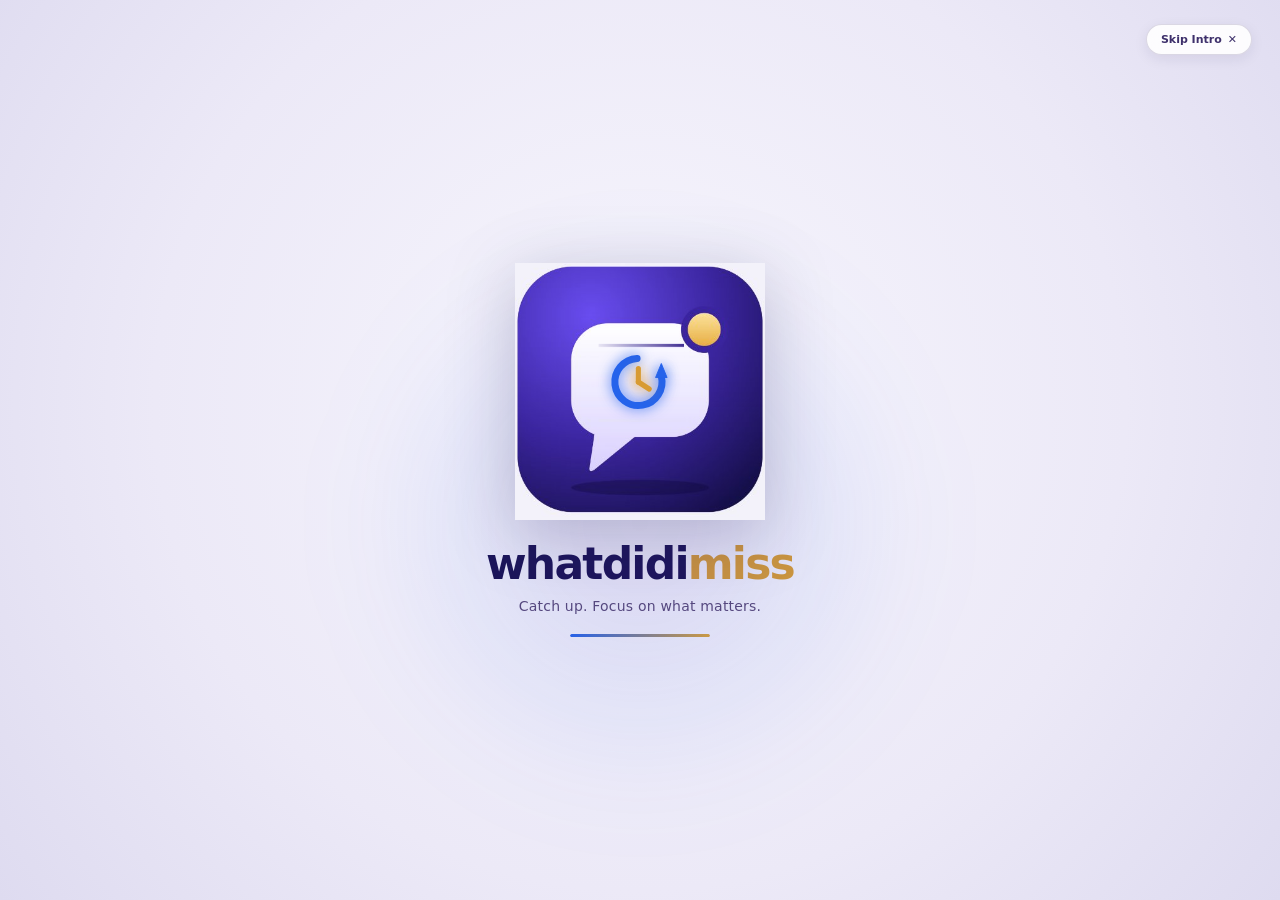
==== commit a31d3f13: "Remove outer blue ring around clock and remove residual white mark in speech bubble" ====
--- a/index.html
+++ b/index.html
@@ -33,9 +33,6 @@
           <!-- Animated Clock positioned right inside the speech bubble of the app icon -->
           <div class="hero-motion-clock-container">
             <svg class="hero-motion-clock-svg" viewBox="0 0 100 100" fill="none" xmlns="http://www.w3.org/2000/svg" role="img" aria-label="Clock transformation animation">
-              <!-- Outer boundary: Initially white with visible boundary -> turns blue -->
-              <circle class="hero-clock-outer-boundary" cx="49" cy="50" r="46"/>
-
               <!-- Circular track body with rewind arrow: Initially white -> turns blue -->
               <g class="hero-clock-body">
                 <path class="hero-clock-track" d="M 47 13 A 37 37 0 1 0 85 41"/>
--- a/styles.css
+++ b/styles.css
@@ -1392,16 +1392,7 @@
   overflow: visible;
 }
 
-/* 1. CLOCK BOUNDARY & BODY: Initially WHITE with visible boundary -> turns BLUE over 3.4s */
-.hero-clock-outer-boundary {
-  fill: none;
-  stroke: #ffffff;
-  stroke-width: 2.2;
-  opacity: 0.95;
-  filter: drop-shadow(0 0 2px rgba(28, 16, 75, 0.65)) drop-shadow(0 2px 4px rgba(0, 0, 0, 0.2));
-  animation: clockBoundaryTransition 3.4s cubic-bezier(0.4, 0, 0.2, 1) forwards;
-}
-
+/* 1. CLOCK BODY & REWIND ARROW: Initially WHITE -> turns BLUE over 3.4s */
 .hero-clock-track {
   fill: none;
   stroke: #ffffff;
@@ -1418,29 +1409,6 @@
   stroke-linejoin: round;
   filter: drop-shadow(0 0 2px rgba(28, 16, 75, 0.65));
   animation: clockArrowTransition 3.4s cubic-bezier(0.4, 0, 0.2, 1) forwards;
-}
-
-@keyframes clockBoundaryTransition {
-  0% {
-    stroke: #ffffff;
-    opacity: 0.95;
-    filter: drop-shadow(0 0 2px rgba(28, 16, 75, 0.65)) drop-shadow(0 2px 4px rgba(0, 0, 0, 0.2));
-  }
-  25% {
-    stroke: #ffffff;
-    opacity: 0.95;
-    filter: drop-shadow(0 0 2px rgba(28, 16, 75, 0.65)) drop-shadow(0 2px 4px rgba(0, 0, 0, 0.2));
-  }
-  65% {
-    stroke: #4d77f7;
-    opacity: 0.9;
-    filter: drop-shadow(0 0 5px rgba(59, 130, 246, 0.6));
-  }
-  100% {
-    stroke: #2563eb;
-    opacity: 1;
-    filter: drop-shadow(0 0 8px rgba(37, 99, 235, 0.75));
-  }
 }
 
 @keyframes clockColorTransition {
